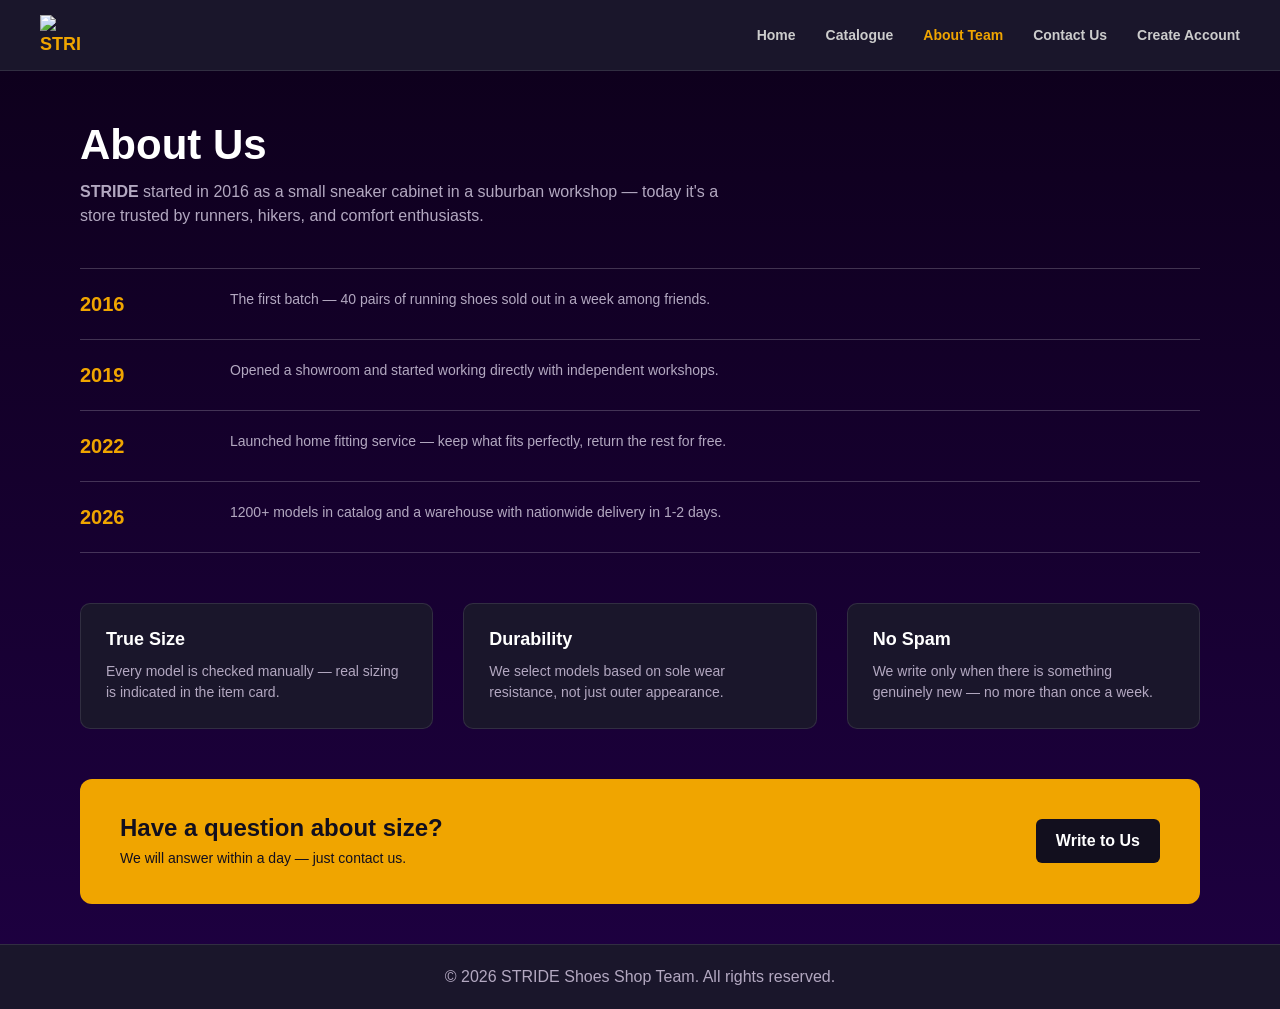
==== about.html @ e7147218 "Integrate Bootstrap and update navigation Added Bootstrap CSS and JS for styling and responsiveness." ====
<!DOCTYPE html>
<html lang="en">
<head>
    <meta charset="UTF-8">
    <meta name="viewport" content="width=device-width, initial-scale=1.0">
    <title>STRIDE — About Team</title>
    <link rel="icon" href="images/favicon.svg" type="images/svg+xml">
    <link href="https://cdn.jsdelivr.net/npm/bootstrap@5.3.0/dist/css/bootstrap.min.css" rel="stylesheet">
    <link rel="stylesheet" href="css/style.css">
    <link rel="stylesheet" href="css/responsive.css">
</head>
<body>
    <header>
        <div class="logo-area">
            <img src="./images/favicon.svg" alt="STRIDE Logo" width="40" height="40">
        </div>
        <nav>
            <a href="index.html">Home</a>
            <a href="catalogue.html">Catalogue</a>
            <a href="about.html" class="active">About Team</a>
            <a href="contact.html">Contact Us</a>
            <a href="registration.html">Create Account</a>
        </nav>
    </header>

    <main>
        <section class="hero">
            <h1 class="title">About Us</h1>
            <p class="hero-text" style="max-width: 650px; color: #b3a8c1; margin-bottom: 40px;">
                <b>STRIDE</b> started in 2016 as a small sneaker cabinet in a suburban workshop — today it's a store trusted by runners, hikers, and comfort enthusiasts.
            </p>
        </section>

        <section class="about-section">
            <article class="article">
                <div class="year">2016</div>
                <p>The first batch — 40 pairs of running shoes sold out in a week among friends.</p>
            </article>
            <article class="article">
                <div class="year">2019</div>
                <p>Opened a showroom and started working directly with independent workshops.</p>
            </article>
            <article class="article">
                <div class="year">2022</div>
                <p>Launched home fitting service — keep what fits perfectly, return the rest for free.</p>
            </article>
            <article class="article">
                <div class="year">2026</div>
                <p>1200+ models in catalog and a warehouse with nationwide delivery in 1-2 days.</p>
            </article>
        </section>

        <section class="features">
            <div class="features-grid">
                <article class="feature-card">
                    <h3>True Size</h3>
                    <p>Every model is checked manually — real sizing is indicated in the item card.</p>
                </article>
                <article class="feature-card">
                    <h3>Durability</h3>
                    <p>We select models based on sole wear resistance, not just outer appearance.</p>
                </article>
                <article class="feature-card">
                    <h3>No Spam</h3>
                    <p>We write only when there is something genuinely new — no more than once a week.</p>
                </article>
            </div>
        </section>

        <section class="banner">
            <div>
                <h2>Have a question about size?</h2>
                <p>We will answer within a day — just contact us.</p>
            </div>
            <a href="contact.html" class="btn" style="background: #120f1e; color: #fff;">Write to Us</a>
        </section>
    </main>

    <footer>
        <p>&copy; 2026 STRIDE Shoes Shop Team. All rights reserved.</p>
    </footer>
    <script src="https://cdn.jsdelivr.net/npm/bootstrap@5.3.0/dist/bootstrap.bundle.min.js"></script>
</body>
</html>
---- css/style.css ----
* {
    box-sizing: border-box;
    margin: 0;
    padding: 0;
}

body {
    background: linear-gradient(180deg, #0d001a 0%, #1e0042 100%);
    color: #ffffff;
    font-family: Arial, sans-serif;
    min-height: 100vh;
    display: flex;
    flex-direction: column;
}

header {
    background-color: #1a162b;
    padding: 15px 40px;
    position: fixed;
    top: 0;
    left: 0;
    width: 100%;
    z-index: 1000;
    display: flex;
    justify-content: space-between;
    align-items: center;
    border-bottom: 1px solid rgba(255, 255, 255, 0.1);
}

.logo-area {
    display: flex;
    align-items: center;
    gap: 10px;
    font-weight: bold;
    font-size: 18px;
    color: #f0a500;
}

nav {
    display: flex;
    gap: 30px;
}

nav a {
    color: #cccccc;
    text-decoration: none;
    font-weight: bold;
    font-size: 14px;
    transition: 0.3s;
}

nav a:hover, nav a.active {
    color: #f0a500;
}

main {
    padding: 120px 40px 40px 40px;
    max-width: 1200px;
    margin: 0 auto;
    width: 100%;
    flex: 1;
}

.hero-section {
    display: flex;
    justify-content: space-between;
    align-items: center;
    min-height: 75vh;
    gap: 50px;
    margin-bottom: 60px;
}

.hero-content {
    flex: 1.3;
}

.hero-content h1 {
    font-size: 58px;
    font-weight: bold;
    line-height: 1.05;
    margin-bottom: 25px;
    color: #ffffff;
}

.hero-content p {
    color: #b0b0b0;
    font-size: 18px;
    line-height: 1.5;
    margin-bottom: 35px;
}

.hero-buttons {
    display: flex;
    gap: 15px;
}

.hero-card-box {
    flex: 1;
    display: flex;
    justify-content: flex-end;
}

.hero-image-card {
    background-color: #ffffff;
    border: 4px solid #f0a500;
    border-radius: 16px;
    padding: 25px;
    text-align: center;
    box-shadow: 0 15px 40px rgba(0, 0, 0, 0.5);
}

.hero-image-card img {
    width: 100%;
    max-width: 260px;
    height: auto;
    object-fit: contain;
}

.hero-badge {
    background-color: #1a162b;
    color: #ffffff;
    padding: 8px 12px;
    border-radius: 6px;
    font-size: 13px;
    margin-top: 15px;
    font-weight: bold;
}

.stats-section {
    display: flex;
    justify-content: space-around;
    text-align: center;
    padding: 30px 0;
    border-top: 1px solid rgba(255, 255, 255, 0.2);
    border-bottom: 1px solid rgba(255, 255, 255, 0.2);
    margin: 50px 0;
}

.stat-box h3 {
    color: #f0a500;
    font-size: 30px;
}

.stat-box p {
    color: #b0b0b0;
    font-size: 14px;
    margin-top: 5px;
}

.title {
    font-size: 42px;
    margin-bottom: 10px;
}

.subtitle {
    color: #a1a1aa;
    font-size: 14px;
    max-width: 500px;
    margin-bottom: 24px;
}

.filters {
    display: flex;
    gap: 8px;
    margin-bottom: 32px;
}

.btn-filter {
    padding: 6px 18px;
    border-radius: 20px;
    border: none;
    font-weight: 600;
    cursor: pointer;
    background: #fff;
    color: #000;
    text-decoration: none;
}

.btn-filter.active, .btn-filter:hover {
    background: #f0a500;
    color: #fff;
}

.grid-container {
    display: grid;
    grid-template-columns: repeat(3, 1fr);
    gap: 25px;
}

.card {
    background-color: #1a162b;
    border: 2px solid #f0a500;
    padding: 20px;
    border-radius: 12px;
    display: flex;
    flex-direction: column;
    gap: 12px;
    text-align: center;
}

.card-img {
    background: #fff;
    border-radius: 8px;
    height: 160px;
    display: flex;
    align-items: center;
    justify-content: center;
    padding: 10px;
}

.card-img img {
    max-width: 100%;
    max-height: 100%;
    object-fit: contain;
}

.card h3, .card-title {
    font-size: 15px;
    color: #ffffff;
}

.card-footer {
    display: flex;
    justify-content: space-between;
    align-items: center;
    margin-top: auto;
}

.price {
    color: #f0a500;
    font-weight: bold;
    font-size: 16px;
}

.btn-primary, .btn-buy, .btn {
    background-color: #f0a500;
    color: #120f1e;
    padding: 10px 20px;
    text-decoration: none;
    font-weight: bold;
    border-radius: 6px;
    border: none;
    cursor: pointer;
    display: inline-block;
}

.btn-primary:hover, .btn-buy:hover, .btn:hover {
    background-color: #d38e00;
}

.btn-secondary {
    background-color: transparent;
    color: #ffffff;
    border: 2px solid #ffffff;
    padding: 10px 20px;
    text-decoration: none;
    font-weight: bold;
    border-radius: 6px;
}

.btn-secondary:hover {
    background-color: rgba(255, 255, 255, 0.1);
}

/* --- Страница О нас (About Team) --- */
.about-section {
    margin-bottom: 50px;
}

.article {
    display: flex;
    padding: 20px 0;
    border-top: 1px solid rgba(255, 255, 255, 0.2);
}

.article:last-child {
    border-bottom: 1px solid rgba(255, 255, 255, 0.2);
}

.year {
    width: 150px;
    font-size: 20px;
    font-weight: 700;
    color: #f0a500;
}

.article p, .feature-card p, .feature-box p {
    font-size: 14px;
    color: #b3a8c1;
}

.features-grid {
    display: grid;
    grid-template-columns: repeat(3, 1fr);
    gap: 30px;
    margin-top: 40px;
}

.feature-card, .feature-box {
    background-color: #1a162b;
    padding: 25px;
    border-radius: 10px;
    border: 1px solid rgba(255, 255, 255, 0.1);
}

.feature-card h3, .feature-box h3 {
    font-size: 18px;
    margin-bottom: 10px;
    color: #fff;
}

.banner {
    background-color: #f0a500;
    border-radius: 12px;
    padding: 35px 40px;
    display: flex;
    justify-content: space-between;
    align-items: center;
    margin-top: 50px;
    color: #120f1e;
}

.banner h2 {
    font-size: 24px;
    margin-bottom: 5px;
}

.banner p {
    font-size: 14px;
    color: #120f1e;
}

.contact-section {
    max-width: 600px;
    margin: 20px auto;
    background-color: #1a162b;
    border: 2px solid #f0a500;
    padding: 40px;
    border-radius: 16px;
}

.contact-header {
    text-align: center;
    margin-bottom: 30px;
}

.contact-form {
    display: flex;
    flex-direction: column;
    gap: 20px;
}

.form-group {
    display: flex;
    flex-direction: column;
    gap: 8px;
}

.form-group label {
    font-weight: bold;
    font-size: 14px;
}

.form-group input,
.form-group textarea {
    background-color: #120f1e;
    border: 1px solid rgba(255, 255, 255, 0.2);
    padding: 12px 15px;
    border-radius: 8px;
    color: #ffffff;
    font-size: 15px;
    outline: none;
}

.form-group input:focus,
.form-group textarea:focus {
    border-color: #f0a500;
}

footer {
    background-color: #1a162b;
    text-align: center;
    padding: 20px;
    margin-top: auto;
    color: #b3a8c1;
    border-top: 1px solid rgba(255, 255, 255, 0.1);
}


.demo-note {
    color: #f0a500;
    font-size: 13px;
    text-align: center;
    margin-bottom: 15px;
}

.btn-full {
    width: 100%;
}

.faq-section {
    max-width: 600px;
    margin: 40px auto 0 auto;
}

.faq-section h2 {
    text-align: center;
    margin-bottom: 20px;
}

.faq-item {
    background: #1a162b;
    padding: 15px;
    border-radius: 8px;
    margin-bottom: 10px;
    border: 1px solid rgba(255, 255, 255, 0.1);
}

.faq-summary {
    font-weight: bold;
    cursor: pointer;
    color: #f0a500;
}

.faq-answer {
    margin-top: 10px;
    color: #b3a8c1;
    font-size: 14px;
}

h1, h2, h3, h4, h5, h6, .title {
    font-weight: bold;
}

p {
    margin-bottom: 0;
}
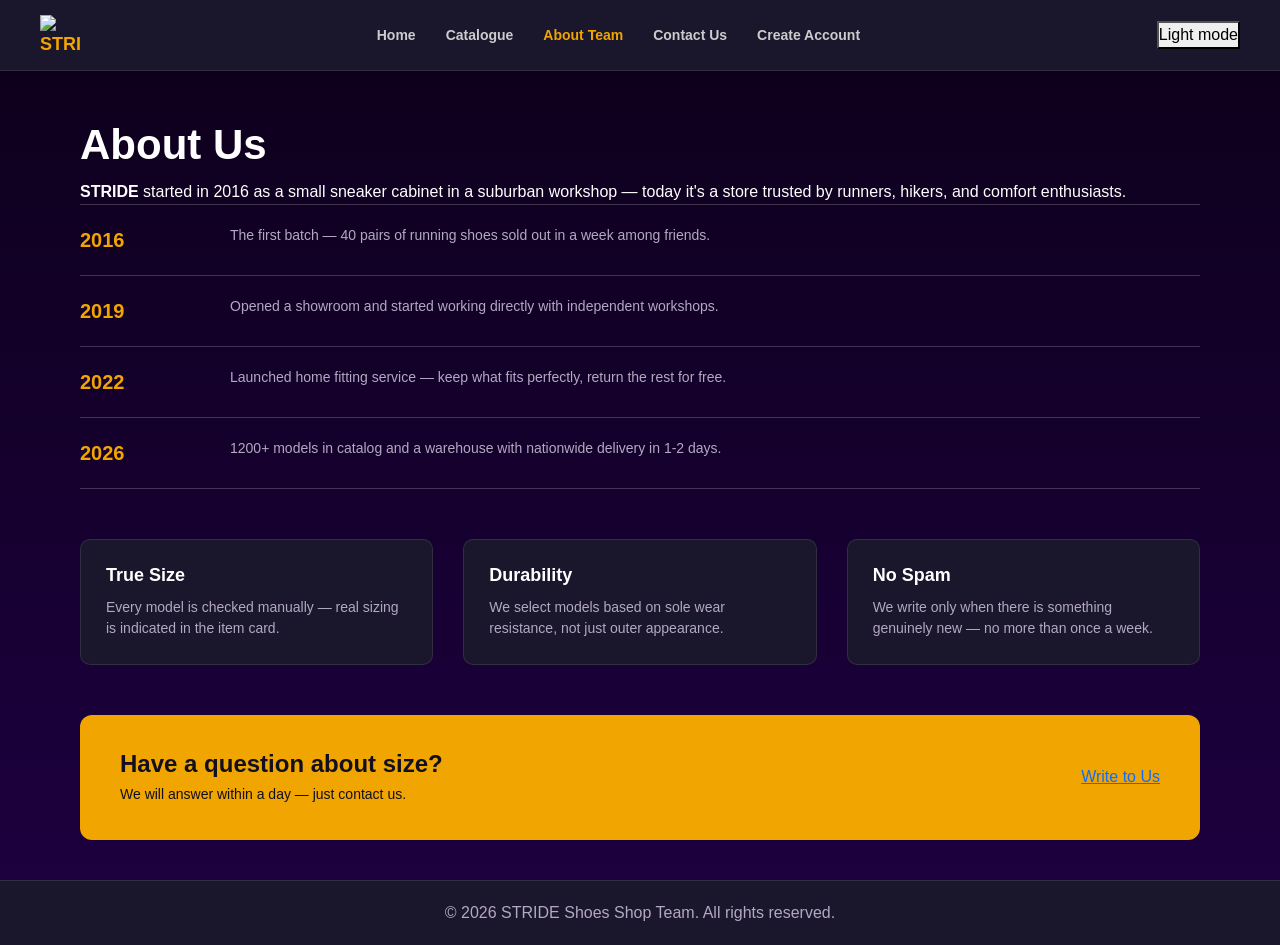
==== commit 3a4984b1: "Update about.html" ====
--- a/about.html
+++ b/about.html
@@ -8,6 +8,7 @@
     <link href="https://cdn.jsdelivr.net/npm/bootstrap@5.3.0/dist/css/bootstrap.min.css" rel="stylesheet">
     <link rel="stylesheet" href="css/style.css">
     <link rel="stylesheet" href="css/responsive.css">
+    <script src="js/home.js" defer></script>
 </head>
 <body>
     <header>
@@ -21,12 +22,13 @@
             <a href="contact.html">Contact Us</a>
             <a href="registration.html">Create Account</a>
         </nav>
+        <button type="button" id="themeBtn" class="theme-button">Light mode</button>
     </header>
 
     <main>
         <section class="hero">
             <h1 class="title">About Us</h1>
-            <p class="hero-text" style="max-width: 650px; color: #b3a8c1; margin-bottom: 40px;">
+            <p class="hero-text">
                 <b>STRIDE</b> started in 2016 as a small sneaker cabinet in a suburban workshop — today it's a store trusted by runners, hikers, and comfort enthusiasts.
             </p>
         </section>
@@ -72,7 +74,7 @@
                 <h2>Have a question about size?</h2>
                 <p>We will answer within a day — just contact us.</p>
             </div>
-            <a href="contact.html" class="btn" style="background: #120f1e; color: #fff;">Write to Us</a>
+            <a href="contact.html" class="banner-link">Write to Us</a>
         </section>
     </main>
 
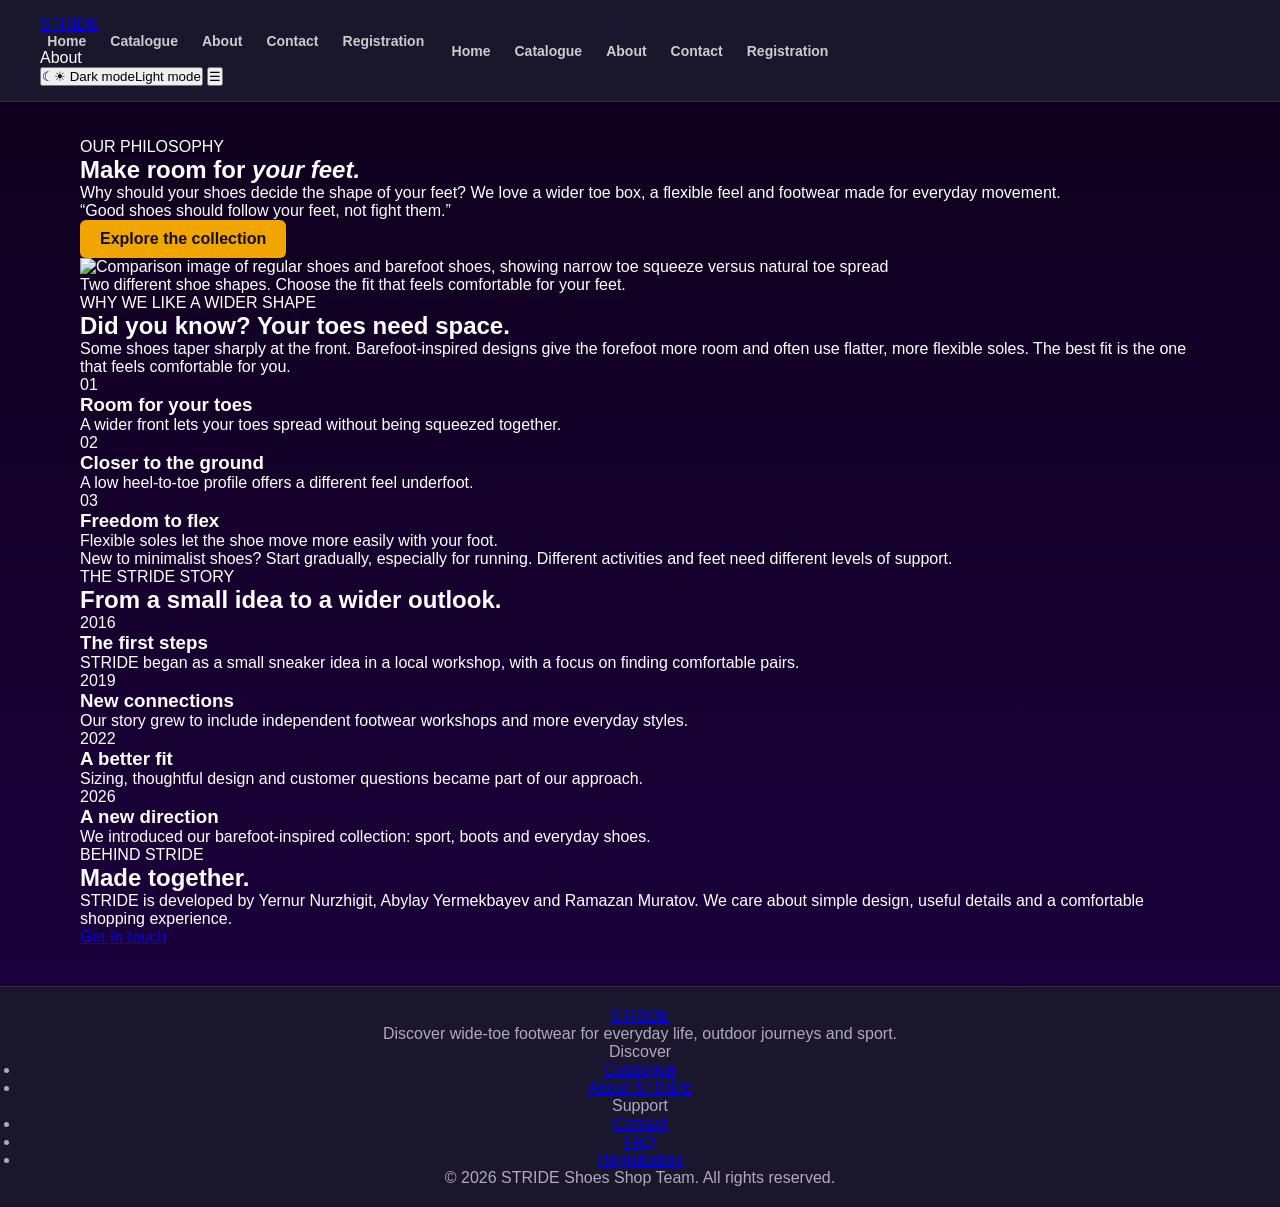
==== commit ebd4b390: "Redesign about page with barefoot footwear philosophy - Update the brand story and barefoot footwear" ====
--- a/about.html
+++ b/about.html
@@ -1,86 +1,171 @@
 <!DOCTYPE html>
-<html lang="en">
-<head>
-    <meta charset="UTF-8">
-    <meta name="viewport" content="width=device-width, initial-scale=1.0">
-    <title>STRIDE — About Team</title>
-    <link rel="icon" href="images/favicon.svg" type="images/svg+xml">
-    <link href="https://cdn.jsdelivr.net/npm/bootstrap@5.3.0/dist/css/bootstrap.min.css" rel="stylesheet">
-    <link rel="stylesheet" href="css/style.css">
-    <link rel="stylesheet" href="css/responsive.css">
-    <script src="js/home.js" defer></script>
-</head>
-<body>
-    <header>
-        <div class="logo-area">
-            <img src="./images/favicon.svg" alt="STRIDE Logo" width="40" height="40">
-        </div>
-        <nav>
-            <a href="index.html">Home</a>
-            <a href="catalogue.html">Catalogue</a>
-            <a href="about.html" class="active">About Team</a>
-            <a href="contact.html">Contact Us</a>
-            <a href="registration.html">Create Account</a>
-        </nav>
-        <button type="button" id="themeBtn" class="theme-button">Light mode</button>
-    </header>
-
-    <main>
-        <section class="hero">
-            <h1 class="title">About Us</h1>
-            <p class="hero-text">
-                <b>STRIDE</b> started in 2016 as a small sneaker cabinet in a suburban workshop — today it's a store trusted by runners, hikers, and comfort enthusiasts.
-            </p>
-        </section>
-
-        <section class="about-section">
-            <article class="article">
-                <div class="year">2016</div>
-                <p>The first batch — 40 pairs of running shoes sold out in a week among friends.</p>
-            </article>
-            <article class="article">
-                <div class="year">2019</div>
-                <p>Opened a showroom and started working directly with independent workshops.</p>
-            </article>
-            <article class="article">
-                <div class="year">2022</div>
-                <p>Launched home fitting service — keep what fits perfectly, return the rest for free.</p>
-            </article>
-            <article class="article">
-                <div class="year">2026</div>
-                <p>1200+ models in catalog and a warehouse with nationwide delivery in 1-2 days.</p>
-            </article>
-        </section>
-
-        <section class="features">
-            <div class="features-grid">
-                <article class="feature-card">
-                    <h3>True Size</h3>
-                    <p>Every model is checked manually — real sizing is indicated in the item card.</p>
-                </article>
-                <article class="feature-card">
-                    <h3>Durability</h3>
-                    <p>We select models based on sole wear resistance, not just outer appearance.</p>
-                </article>
-                <article class="feature-card">
-                    <h3>No Spam</h3>
-                    <p>We write only when there is something genuinely new — no more than once a week.</p>
-                </article>
-            </div>
-        </section>
-
-        <section class="banner">
-            <div>
-                <h2>Have a question about size?</h2>
-                <p>We will answer within a day — just contact us.</p>
-            </div>
-            <a href="contact.html" class="banner-link">Write to Us</a>
-        </section>
-    </main>
-
-    <footer>
-        <p>&copy; 2026 STRIDE Shoes Shop Team. All rights reserved.</p>
-    </footer>
-    <script src="https://cdn.jsdelivr.net/npm/bootstrap@5.3.0/dist/bootstrap.bundle.min.js"></script>
-</body>
+<html data-theme="light" lang="en">
+ <head>
+  <meta charset="utf-8"/>
+  <script src="js/theme-init.js"></script>
+  <link href="images/favicon.png" rel="icon" type="image/png"/>
+  <meta content="width=device-width, initial-scale=1" name="viewport"/>
+  <meta content="STRIDE - wide-toe sport shoes, outdoor boots and everyday footwear." name="description"/>
+  <title>About | STRIDE</title>
+  <link href="https://fonts.googleapis.com" rel="preconnect"/>
+  <link crossorigin="" href="https://fonts.gstatic.com" rel="preconnect"/>
+  <link href="css/style.css" rel="stylesheet"/>
+  <link href="css/responsive.css" rel="stylesheet"/>
+  <script defer="" src="js/vendor/jquery.min.js"></script>
+  <script defer="" src="js/site.js"></script>
+ </head>
+ <body>
+  <a class="skip-link" href="#main">Skip to content</a>
+  <header class="site-header">
+   <div class="container nav-shell">
+    <a aria-label="STRIDE - Home" class="brand" href="index.html">STRIDE</a>
+    <nav aria-label="Main navigation" class="nav-links">
+     <a href="index.html">Home</a>
+     <a href="catalogue.html">Catalogue</a>
+     <a aria-current="page" href="about.html">About</a>
+     <a href="contact.html">Contact</a>
+     <a href="registration.html">Registration</a>
+    </nav>
+    <span aria-hidden="true" class="mobile-page-title">About</span>
+    <div class="nav-actions">
+     <button aria-label="Switch to dark mode" aria-pressed="false" class="theme-toggle" id="theme-toggle" type="button">
+      <span aria-hidden="true" class="theme-icon"><span class="theme-moon">☾</span><span class="theme-sun">☀</span></span>
+      <span class="theme-label"><span class="theme-dark-text">Dark mode</span><span class="theme-light-text">Light mode</span></span>
+     </button>
+     <button aria-controls="mobile-menu" aria-expanded="false" aria-label="Open menu" class="nav-toggle" id="nav-toggle" type="button">
+      <span aria-hidden="true">☰</span>
+     </button>
+    </div>
+   </div>
+   <nav aria-label="Mobile navigation" class="mobile-menu" id="mobile-menu">
+    <a href="index.html">Home</a>
+    <a href="catalogue.html">Catalogue</a>
+    <a aria-current="page" href="about.html">About</a>
+    <a href="contact.html">Contact</a>
+    <a href="registration.html">Registration</a>
+   </nav>
+  </header>
+  <main id="main">
+   <section class="container section about-hero">
+    <div class="about-hero-grid">
+     <div>
+      <p class="eyebrow">OUR PHILOSOPHY</p>
+      <h1>
+       Make room for
+       <em>your feet.</em>
+      </h1>
+      <p class="prose">Why should your shoes decide the shape of your feet? We love a wider toe box, a flexible feel and footwear made for everyday movement.</p>
+      <blockquote class="brand-quote">“Good shoes should follow your feet, not fight them.”</blockquote>
+      <a class="btn" href="catalogue.html">Explore the collection</a>
+     </div>
+     <div class="about-image-frame foot-shape-diagram">
+      <img alt="Comparison image of regular shoes and barefoot shoes, showing narrow toe squeeze versus natural toe spread" height="630" loading="lazy" src="images/about/barefoot-comparison.jpg" width="960"/>
+      <p class="diagram-caption">Two different shoe shapes. Choose the fit that feels comfortable for your feet.</p>
+     </div>
+    </div>
+   </section>
+   <section class="container section philosophy-section" id="barefoot-design">
+    <p class="eyebrow">WHY WE LIKE A WIDER SHAPE</p>
+    <h2>Did you know? Your toes need space.</h2>
+    <p class="prose">Some shoes taper sharply at the front. Barefoot-inspired designs give the forefoot more room and often use flatter, more flexible soles. The best fit is the one that feels comfortable for you.</p>
+    <div class="philosophy-grid">
+     <article class="philosophy-card">
+      <span class="philosophy-number">01</span>
+      <h3>Room for your toes</h3>
+      <p>A wider front lets your toes spread without being squeezed together.</p>
+     </article>
+     <article class="philosophy-card">
+      <span class="philosophy-number">02</span>
+      <h3>Closer to the ground</h3>
+      <p>A low heel-to-toe profile offers a different feel underfoot.</p>
+     </article>
+     <article class="philosophy-card">
+      <span class="philosophy-number">03</span>
+      <h3>Freedom to flex</h3>
+      <p>Flexible soles let the shoe move more easily with your foot.</p>
+     </article>
+    </div>
+    <p class="fitting-note">New to minimalist shoes? Start gradually, especially for running. Different activities and feet need different levels of support.</p>
+   </section>
+   <section class="container section history-section" id="our-story">
+    <p class="eyebrow">THE STRIDE STORY</p>
+    <h2>From a small idea to a wider outlook.</h2>
+    <div class="history-list">
+     <article class="history-item">
+      <span class="history-year">2016</span>
+      <div>
+       <h3>The first steps</h3>
+       <p>STRIDE began as a small sneaker idea in a local workshop, with a focus on finding comfortable pairs.</p>
+      </div>
+     </article>
+     <article class="history-item">
+      <span class="history-year">2019</span>
+      <div>
+       <h3>New connections</h3>
+       <p>Our story grew to include independent footwear workshops and more everyday styles.</p>
+      </div>
+     </article>
+     <article class="history-item">
+      <span class="history-year">2022</span>
+      <div>
+       <h3>A better fit</h3>
+       <p>Sizing, thoughtful design and customer questions became part of our approach.</p>
+      </div>
+     </article>
+     <article class="history-item">
+      <span class="history-year">2026</span>
+      <div>
+       <h3>A new direction</h3>
+       <p>We introduced our barefoot-inspired collection: sport, boots and everyday shoes.</p>
+      </div>
+     </article>
+    </div>
+   </section>
+   <section class="container section about-team-section">
+    <p class="eyebrow">BEHIND STRIDE</p>
+    <h2>Made together.</h2>
+    <p class="prose">STRIDE is developed by Yernur Nurzhigit, Abylay Yermekbayev and Ramazan Muratov. We care about simple design, useful details and a comfortable shopping experience.</p>
+    <a class="text-link" href="contact.html">Get in touch</a>
+   </section>
+  </main>
+  <footer class="footer">
+   <div class="container">
+    <div class="footer-grid">
+     <div>
+      <a class="footer-brand" href="index.html">STRIDE</a>
+      <p>Discover wide-toe footwear for everyday life, outdoor journeys and sport.</p>
+     </div>
+     <div>
+      <div class="eyebrow">Discover</div>
+      <ul>
+       <li>
+        <a href="catalogue.html">Catalogue</a>
+       </li>
+       <li>
+        <a href="about.html">About STRIDE</a>
+       </li>
+      </ul>
+     </div>
+     <div>
+      <div class="eyebrow">Support</div>
+      <ul>
+       <li>
+        <a href="contact.html">Contact</a>
+       </li>
+       <li>
+        <a href="contact.html#faq">FAQ</a>
+       </li>
+       <li>
+        <a href="registration.html">Registration</a>
+       </li>
+      </ul>
+     </div>
+    </div>
+    <div class="footer-bottom">
+     <p>© 2026 STRIDE Shoes Shop Team. All rights reserved.</p>
+    </div>
+   </div>
+  </footer>
+  <div aria-live="polite" class="toast" id="toast" role="status"></div>
+ </body>
 </html>
--- a/css/style.css
+++ b/css/style.css
@@ -262,7 +262,6 @@
     background-color: rgba(255, 255, 255, 0.1);
 }
 
-/* --- Страница О нас (About Team) --- */
 .about-section {
     margin-bottom: 50px;
 }
@@ -398,36 +397,6 @@
     width: 100%;
 }
 
-.faq-section {
-    max-width: 600px;
-    margin: 40px auto 0 auto;
-}
-
-.faq-section h2 {
-    text-align: center;
-    margin-bottom: 20px;
-}
-
-.faq-item {
-    background: #1a162b;
-    padding: 15px;
-    border-radius: 8px;
-    margin-bottom: 10px;
-    border: 1px solid rgba(255, 255, 255, 0.1);
-}
-
-.faq-summary {
-    font-weight: bold;
-    cursor: pointer;
-    color: #f0a500;
-}
-
-.faq-answer {
-    margin-top: 10px;
-    color: #b3a8c1;
-    font-size: 14px;
-}
-
 h1, h2, h3, h4, h5, h6, .title {
     font-weight: bold;
 }
@@ -435,3 +404,465 @@
 p {
     margin-bottom: 0;
 }
+
+
+.stride-welcome {
+    display: flex;
+    align-items: center;
+    justify-content: space-between;
+    gap: 30px;
+    padding: 30px;
+    background: #1a162b;
+    border: 1px solid #45345b;
+    border-radius: 18px;
+    margin-bottom: 25px;
+}
+
+.welcome-label {
+    color: #f0a500;
+    font-size: 12px;
+    font-weight: bold;
+    letter-spacing: 2px;
+}
+
+.stride-welcome h2 {
+    color: white;
+    font-size: 28px;
+    margin: 10px 0;
+}
+
+.stride-welcome p {
+    color: #b3a8c1;
+}
+
+.welcome-controls {
+    display: flex;
+    flex-direction: column;
+    gap: 10px;
+    width: 280px;
+}
+
+.welcome-controls label {
+    color: white;
+    font-weight: bold;
+}
+
+.welcome-controls input {
+    background: #100b1e;
+    color: white;
+    border: 1px solid #69577f;
+    border-radius: 8px;
+    padding: 12px;
+}
+
+.welcome-controls button,
+.theme-button {
+    background: #f0a500;
+    color: #171021;
+    border: none;
+    border-radius: 8px;
+    padding: 12px 18px;
+    font-weight: bold;
+    cursor: pointer;
+    transition: 0.2s;
+}
+
+.welcome-controls button:hover,
+.theme-button:hover {
+    background: #ffbf35;
+    transform: translateY(-2px);
+}
+
+.theme-button {
+    white-space: nowrap;
+}
+
+#welcomeMessage {
+    color: #f0a500;
+    font-size: 14px;
+}
+
+.hero-section {
+    min-height: 55vh;
+}
+
+
+.catalogue-tools {
+    margin: 30px 0;
+}
+
+.search-box,
+.favourites-section {
+    background: #1a162b;
+    border: 1px solid #493657;
+    border-radius: 20px;
+    padding: 28px;
+}
+
+.search-box label,
+#favouriteForm label {
+    display: block;
+    font-weight: bold;
+    color: #ffffff;
+    margin-bottom: 12px;
+}
+
+.search-box input,
+.favourite-controls input {
+    width: 100%;
+    padding: 15px 18px;
+    background: #100b1e;
+    color: white;
+    border: 1px solid #51435d;
+    border-radius: 12px;
+    outline: none;
+    transition: 0.2s;
+}
+
+.search-box input:focus,
+.favourite-controls input:focus {
+    border-color: #f0a500;
+    box-shadow: 0 0 0 3px rgba(240, 165, 0, 0.15);
+}
+
+#searchCount {
+    color: #b3a8c1;
+    margin-top: 12px;
+}
+
+#noResults {
+    margin-top: 12px;
+    color: #f0a500;
+    font-weight: bold;
+}
+
+#noResults[hidden] {
+    display: none;
+}
+
+#productGrid .card {
+    transition: transform 0.2s, box-shadow 0.2s;
+    border-radius: 18px;
+}
+
+#productGrid .card:hover {
+    transform: translateY(-5px);
+    box-shadow: 0 12px 30px rgba(0, 0, 0, 0.3);
+}
+
+.favourites-section {
+    margin-top: 60px;
+}
+
+.favourites-heading span {
+    font-size: 12px;
+    letter-spacing: 2px;
+    font-weight: bold;
+    color: #f0a500;
+}
+
+.favourites-heading h2 {
+    margin: 12px 0;
+    font-size: 30px;
+}
+
+.favourites-heading p {
+    color: #b3a8c1;
+    margin-bottom: 25px;
+}
+
+.favourite-controls {
+    display: flex;
+    gap: 12px;
+}
+
+.favourite-controls button {
+    padding: 12px 28px;
+    background: #f0a500;
+    color: #181320;
+    font-weight: bold;
+    border: none;
+    border-radius: 12px;
+    cursor: pointer;
+}
+
+.favourite-controls button:hover {
+    background: #ffc247;
+}
+
+#favouriteError {
+    color: #ff9090;
+    margin-top: 10px;
+}
+
+.favourites-list-box {
+    margin-top: 30px;
+}
+
+.favourites-list-box h3 {
+    font-size: 20px;
+    margin-bottom: 15px;
+}
+
+#favouriteCount {
+    color: #f0a500;
+}
+
+#favouriteList {
+    list-style: none;
+    padding: 0;
+}
+
+#favouriteList li {
+    display: flex;
+    justify-content: space-between;
+    align-items: center;
+    gap: 15px;
+    background: #100b1e;
+    border: 1px solid #493657;
+    border-radius: 12px;
+    padding: 12px 16px;
+    margin-bottom: 10px;
+    color: white;
+}
+
+#favouriteList button {
+    background: transparent;
+    color: #ff9b9b;
+    border: 1px solid #ff9b9b;
+    border-radius: 8px;
+    padding: 8px 12px;
+    cursor: pointer;
+}
+
+#favouriteList button:hover {
+    background: #ff9b9b;
+    color: #181320;
+}
+
+@media (max-width: 600px) {
+    .favourite-controls {
+        flex-direction: column;
+    }
+
+    .search-box,
+    .favourites-section {
+        padding: 20px;
+    }
+}
+.faq-section {
+    max-width: 760px;
+    margin: 60px auto;
+}
+
+.faq-heading {
+    text-align: center;
+    margin-bottom: 30px;
+}
+
+.faq-heading span {
+    color: #f0a500;
+    font-size: 12px;
+    letter-spacing: 2px;
+    font-weight: bold;
+}
+
+.faq-heading h2 {
+    font-size: 32px;
+    margin: 12px 0;
+}
+
+.faq-heading p {
+    color: #b3a8c1;
+}
+
+.faq-section .faq-item {
+    padding: 0;
+    margin-bottom: 12px;
+    background: #1a162b;
+    border: 1px solid #41354f;
+    border-radius: 14px;
+    overflow: hidden;
+    transition: border-color 0.2s;
+}
+
+.faq-section .faq-item:hover {
+    border-color: #f0a500;
+}
+
+.faq-question {
+    display: flex;
+    justify-content: space-between;
+    align-items: center;
+    width: 100%;
+    padding: 20px 24px;
+    background: transparent;
+    border: none;
+    color: white;
+    text-align: left;
+    font-size: 16px;
+    font-weight: bold;
+    cursor: pointer;
+}
+
+.faq-question span {
+    color: #f0a500;
+    font-size: 24px;
+    margin-left: 15px;
+}
+
+.faq-question:focus-visible {
+    outline: 3px solid #f0a500;
+    outline-offset: -3px;
+}
+
+.faq-section .faq-answer {
+    margin: 0;
+    padding: 0 24px 22px;
+    color: #c8bfd4;
+    line-height: 1.6;
+    font-size: 15px;
+}
+
+.faq-section .faq-answer[hidden] {
+    display: none;
+}
+
+@media (max-width: 600px) {
+    .faq-question {
+        padding: 17px;
+        font-size: 14px;
+    }
+
+    .faq-heading h2 {
+        font-size: 26px;
+    }
+}
+
+header {
+    display: grid;
+    grid-template-columns: 1fr auto 1fr;
+    align-items: center;
+    gap: 20px;
+}
+header nav {
+    display: flex;
+    align-items: center;
+    justify-content: center;
+    gap: 24px;
+}
+.theme-button {
+    justify-self: end;
+    margin: 0;
+}
+.hero-section { min-height: 55vh; }
+.section-header-flex {
+    display: flex;
+    justify-content: space-between;
+    align-items: end;
+    margin-bottom: 20px;
+}
+.catalogue-link { color: #b3a8c1; text-decoration: none; }
+.catalogue-link:hover { color: #f0a500; }
+.hero-text { max-width: 650px; margin-bottom: 40px; color: #b3a8c1; }
+.banner-link { background: #120f1e; color: #fff; }
+.register-options { background: #120f1e; }
+body.light-theme { background: #f5f2fa; color: #21182e; }
+.light-theme header, .light-theme footer,
+.light-theme .stride-welcome, .light-theme .contact-section,
+.light-theme .card, .light-theme .feature-card,
+.light-theme .feature-box, .light-theme .search-box,
+.light-theme .favourites-section, .light-theme .faq-section .faq-item {
+    background: #fff;
+    color: #21182e;
+    border-color: #ddd3e8;
+}
+.light-theme nav a, .light-theme h1, .light-theme h2,
+.light-theme h3, .light-theme .card-title,
+.light-theme .welcome-controls label, .light-theme .search-box label,
+.light-theme #favouriteForm label, .light-theme .faq-question,
+.light-theme .contact-form label, .light-theme .register-options legend,
+.light-theme .register-options .form-check-label { color: #21182e; }
+.light-theme nav a.active, .light-theme nav a:hover { color: #a66c00; }
+.light-theme .hero-content p, .light-theme .stride-welcome p,
+.light-theme .stat-box p, .light-theme .subtitle,
+.light-theme .hero-text, .light-theme .article p,
+.light-theme .feature-card p, .light-theme .feature-box p,
+.light-theme .contact-header p, .light-theme #searchCount,
+.light-theme .favourites-heading p, .light-theme .faq-heading p,
+.light-theme .faq-section .faq-answer { color: #514762; }
+.light-theme .register-options, .light-theme #favouriteList li { background: #faf8fd; color: #21182e; border-color: #ddd3e8; }
+.light-theme input:not([type="radio"]):not([type="checkbox"]),
+.light-theme textarea, .light-theme select { background: #fff; color: #21182e; border-color: #c9bfd6; }
+.light-theme .btn-secondary, .light-theme .btn-outline-secondary,
+.light-theme .btn-outline-light { color: #21182e; border-color: #21182e; }
+.light-theme .price { color: #a66c00; }
+.light-theme .card-footer { background: transparent; }
+.light-theme .faq-section .faq-question { background: transparent; }
+.light-theme .article { border-color: #ddd3e8; }
+.light-theme .catalogue-link { color: #514762; }
+.light-theme .stat-box h3 { color: #a66c00; }
+@media (max-width: 900px) {
+    header { grid-template-columns: auto 1fr; gap: 12px; }
+    header nav { grid-column: 1 / -1; grid-row: 2; flex-wrap: wrap; gap: 12px 20px; }
+    .theme-button { grid-column: 2; grid-row: 1; }
+    .stride-welcome { flex-direction: column; align-items: stretch; }
+    .welcome-controls { width: 100%; }
+    main { padding-top: 155px; }
+}
+@media (max-width: 600px) {
+    header { padding: 12px 15px; }
+    header nav { gap: 10px 15px; }
+    nav a { font-size: 12px; }
+    main { padding-top: 175px; }
+}
+
+.register-options legend, .register-options .form-check-label { color: #ffffff; }
+.light-theme .register-options legend, .light-theme .register-options .form-check-label { color: #21182e; }
+#resetBtn { color: #ffffff; }
+.light-theme #resetBtn { color: #21182e; }
+
+.card[hidden] { display: none; }
+.catalogue-heading { font-size: 23px; margin: 24px 0; }
+.contact-info { max-width: 760px; margin: 36px auto; text-align: center; }
+.contact-info p { color: #c4b8d3; }
+.demo-result-box { text-align: center; }
+.demo-result-text { margin-top: 15px; color: #c4b8d3; }
+.form-control { background: #120f1e; color: #fff; border-color: #5b4d6d; }
+.form-control:focus { background: #120f1e; color: #fff; border-color: #f0a500; box-shadow: 0 0 0 3px #f0a50022; }
+.register-options legend, .register-options .form-check-label { color: #fff; }
+.light-theme .register-options legend, .light-theme .register-options .form-check-label { color: #21182e !important; }
+.light-theme .contact-info p, .light-theme .demo-result-text { color: #514762; }
+.light-theme .register-options { background: #faf8fd; }
+.light-theme .register-options .form-check-input { border: 1px solid #7c728d; }
+.contact-form .form-label { font-size: 14px; font-weight: bold; }
+.light-theme .form-control:focus { background: #fff; color: #21182e; }
+:focus-visible { outline: 3px solid #f0a500; outline-offset: 2px; }
+
+
+.form-control::placeholder,
+.contact-form textarea::placeholder,
+.welcome-controls input::placeholder,
+.search-box input::placeholder,
+.favourite-controls input::placeholder {
+    color: #a99eb8;
+    opacity: 1;
+}
+.light-theme .form-control::placeholder,
+.light-theme .contact-form textarea::placeholder,
+.light-theme input::placeholder {
+    color: #777084;
+    opacity: 1;
+}
+.banner .banner-link,
+.banner .banner-link:hover {
+    display: inline-block;
+    padding: 12px 22px;
+    border-radius: 8px;
+    background: #120f1e;
+    color: #ffffff;
+    font-weight: bold;
+    text-decoration: none;
+    white-space: nowrap;
+}
+.banner .banner-link:hover { background: #33264e; }
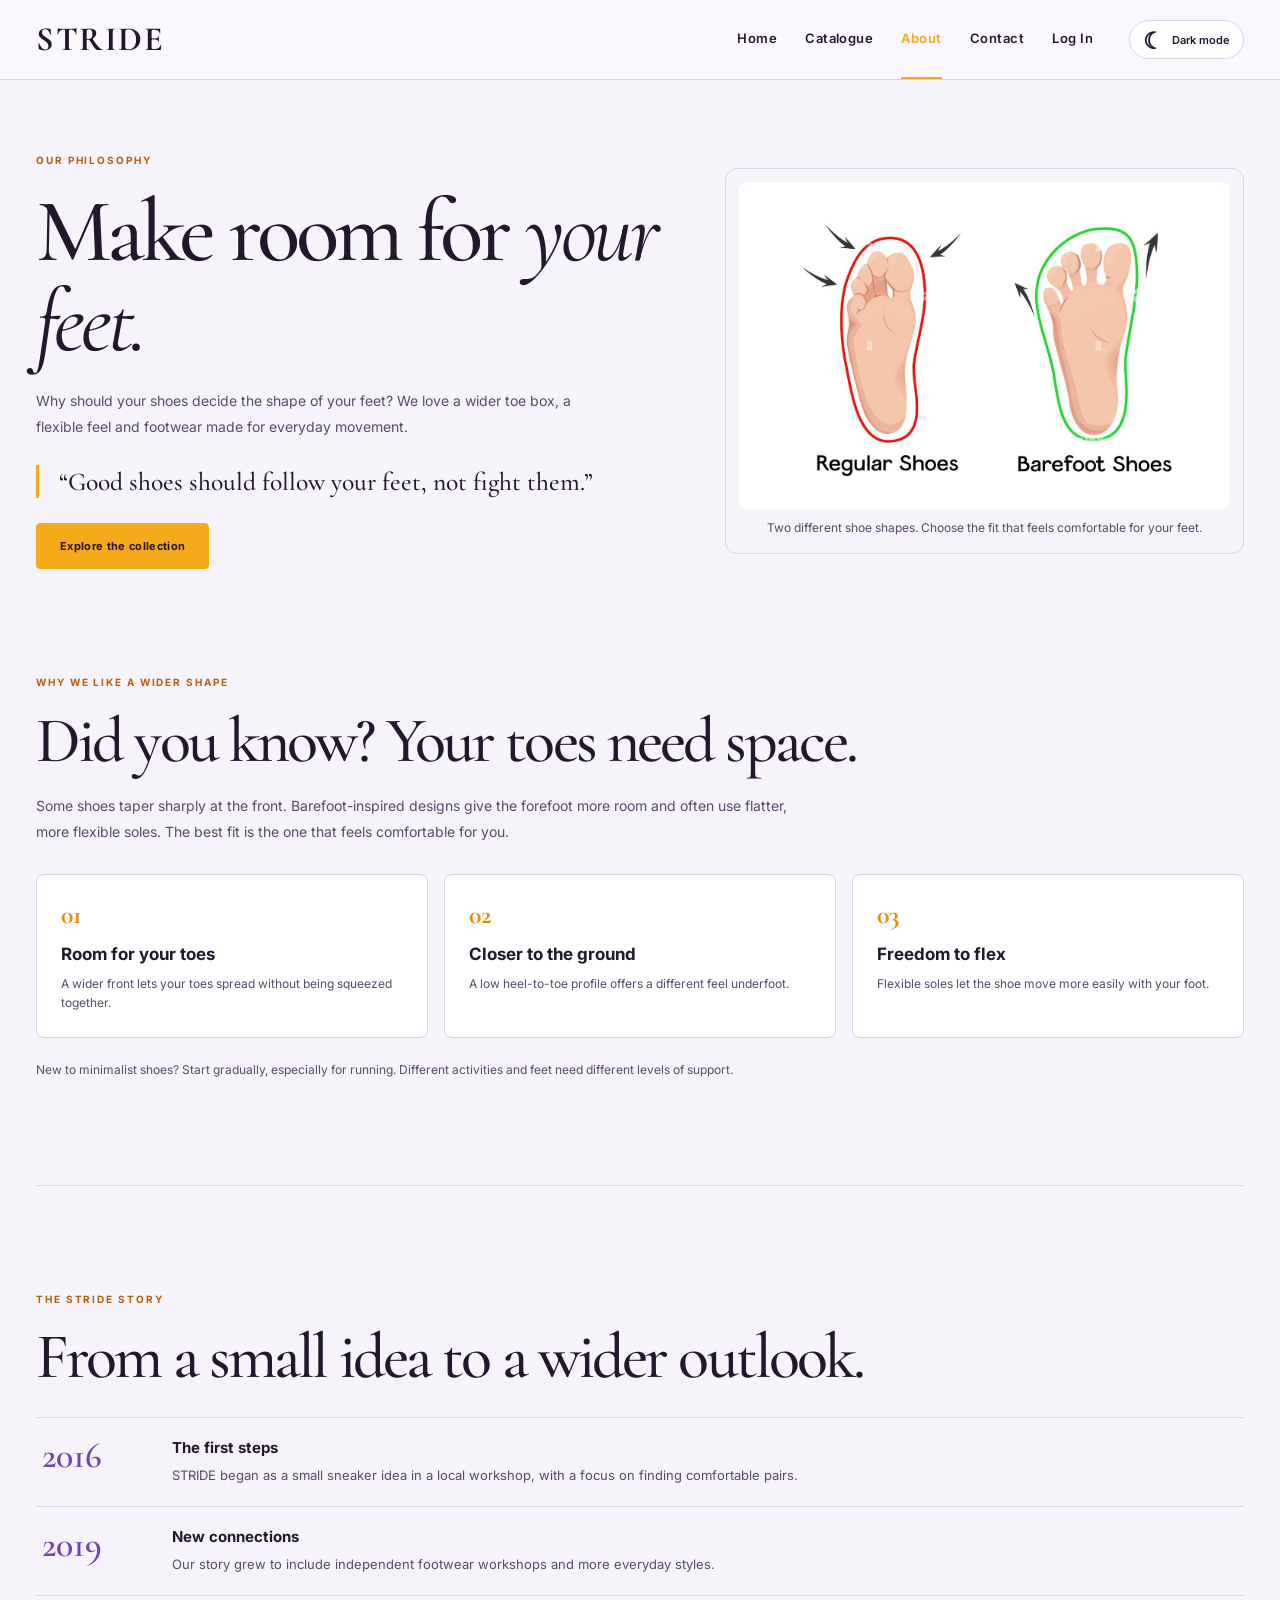
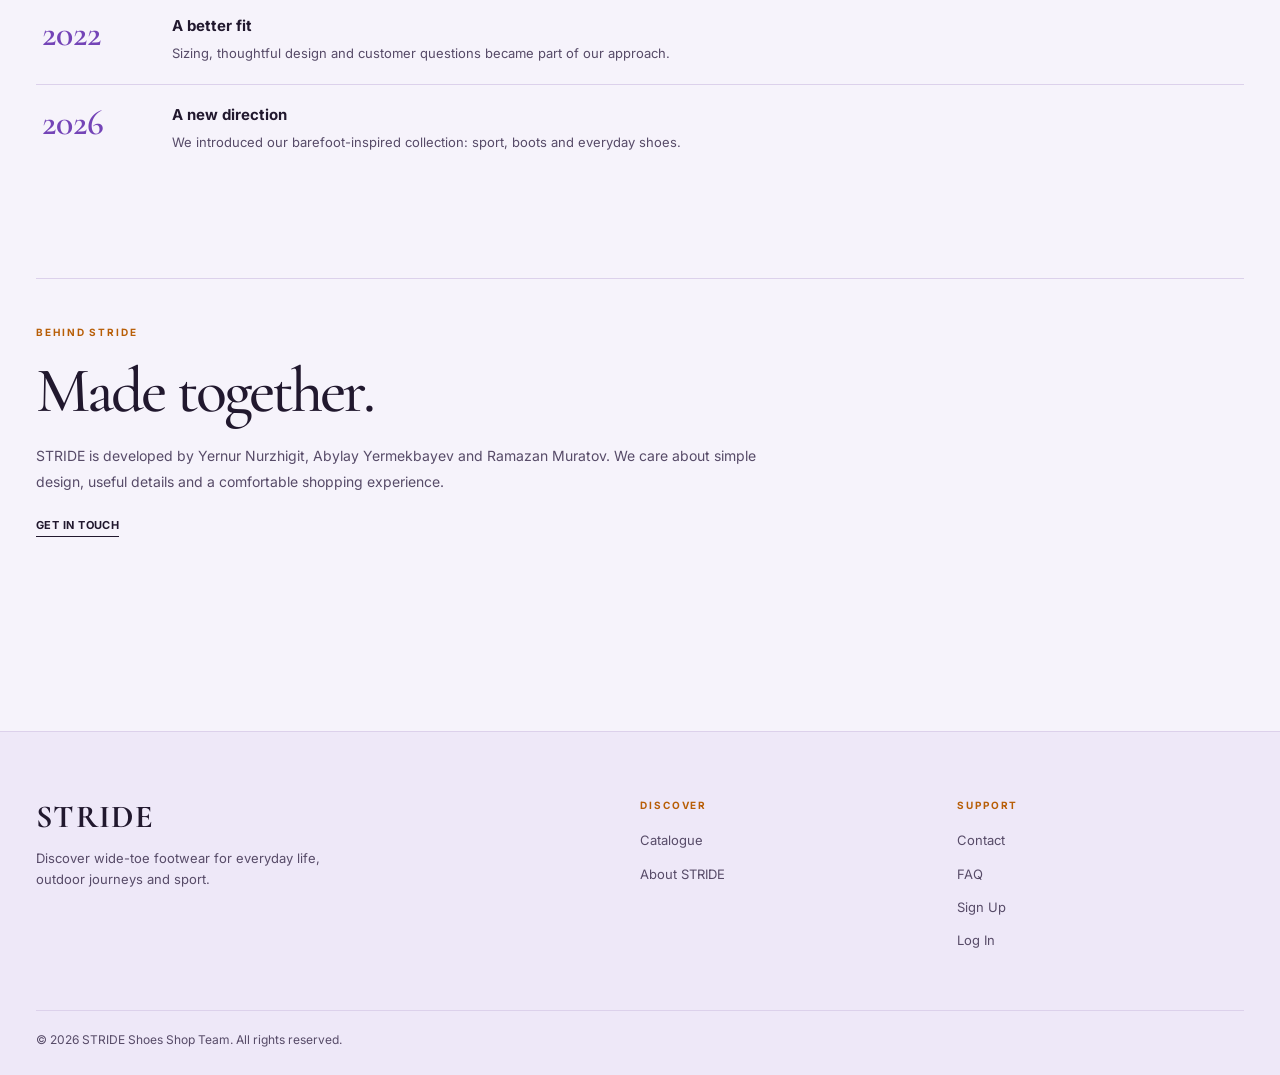
==== commit c893835f: "Update about.html" ====
--- a/about.html
+++ b/about.html
@@ -1,171 +1,172 @@
 <!DOCTYPE html>
 <html data-theme="light" lang="en">
- <head>
-  <meta charset="utf-8"/>
-  <script src="js/theme-init.js"></script>
-  <link href="images/favicon.png" rel="icon" type="image/png"/>
-  <meta content="width=device-width, initial-scale=1" name="viewport"/>
-  <meta content="STRIDE - wide-toe sport shoes, outdoor boots and everyday footwear." name="description"/>
-  <title>About | STRIDE</title>
-  <link href="https://fonts.googleapis.com" rel="preconnect"/>
-  <link crossorigin="" href="https://fonts.gstatic.com" rel="preconnect"/>
-  <link href="css/style.css" rel="stylesheet"/>
-  <link href="css/responsive.css" rel="stylesheet"/>
-  <script defer="" src="js/vendor/jquery.min.js"></script>
-  <script defer="" src="js/site.js"></script>
- </head>
- <body>
-  <a class="skip-link" href="#main">Skip to content</a>
-  <header class="site-header">
-   <div class="container nav-shell">
-    <a aria-label="STRIDE - Home" class="brand" href="index.html">STRIDE</a>
-    <nav aria-label="Main navigation" class="nav-links">
-     <a href="index.html">Home</a>
-     <a href="catalogue.html">Catalogue</a>
-     <a aria-current="page" href="about.html">About</a>
-     <a href="contact.html">Contact</a>
-     <a href="registration.html">Registration</a>
-    </nav>
-    <span aria-hidden="true" class="mobile-page-title">About</span>
-    <div class="nav-actions">
-     <button aria-label="Switch to dark mode" aria-pressed="false" class="theme-toggle" id="theme-toggle" type="button">
-      <span aria-hidden="true" class="theme-icon"><span class="theme-moon">☾</span><span class="theme-sun">☀</span></span>
-      <span class="theme-label"><span class="theme-dark-text">Dark mode</span><span class="theme-light-text">Light mode</span></span>
-     </button>
-     <button aria-controls="mobile-menu" aria-expanded="false" aria-label="Open menu" class="nav-toggle" id="nav-toggle" type="button">
-      <span aria-hidden="true">☰</span>
-     </button>
-    </div>
-   </div>
-   <nav aria-label="Mobile navigation" class="mobile-menu" id="mobile-menu">
-    <a href="index.html">Home</a>
-    <a href="catalogue.html">Catalogue</a>
-    <a aria-current="page" href="about.html">About</a>
-    <a href="contact.html">Contact</a>
-    <a href="registration.html">Registration</a>
-   </nav>
-  </header>
-  <main id="main">
-   <section class="container section about-hero">
-    <div class="about-hero-grid">
-     <div>
-      <p class="eyebrow">OUR PHILOSOPHY</p>
-      <h1>
-       Make room for
-       <em>your feet.</em>
-      </h1>
-      <p class="prose">Why should your shoes decide the shape of your feet? We love a wider toe box, a flexible feel and footwear made for everyday movement.</p>
-      <blockquote class="brand-quote">“Good shoes should follow your feet, not fight them.”</blockquote>
-      <a class="btn" href="catalogue.html">Explore the collection</a>
-     </div>
-     <div class="about-image-frame foot-shape-diagram">
-      <img alt="Comparison image of regular shoes and barefoot shoes, showing narrow toe squeeze versus natural toe spread" height="630" loading="lazy" src="images/about/barefoot-comparison.jpg" width="960"/>
-      <p class="diagram-caption">Two different shoe shapes. Choose the fit that feels comfortable for your feet.</p>
-     </div>
-    </div>
-   </section>
-   <section class="container section philosophy-section" id="barefoot-design">
-    <p class="eyebrow">WHY WE LIKE A WIDER SHAPE</p>
-    <h2>Did you know? Your toes need space.</h2>
-    <p class="prose">Some shoes taper sharply at the front. Barefoot-inspired designs give the forefoot more room and often use flatter, more flexible soles. The best fit is the one that feels comfortable for you.</p>
-    <div class="philosophy-grid">
-     <article class="philosophy-card">
-      <span class="philosophy-number">01</span>
-      <h3>Room for your toes</h3>
-      <p>A wider front lets your toes spread without being squeezed together.</p>
-     </article>
-     <article class="philosophy-card">
-      <span class="philosophy-number">02</span>
-      <h3>Closer to the ground</h3>
-      <p>A low heel-to-toe profile offers a different feel underfoot.</p>
-     </article>
-     <article class="philosophy-card">
-      <span class="philosophy-number">03</span>
-      <h3>Freedom to flex</h3>
-      <p>Flexible soles let the shoe move more easily with your foot.</p>
-     </article>
-    </div>
-    <p class="fitting-note">New to minimalist shoes? Start gradually, especially for running. Different activities and feet need different levels of support.</p>
-   </section>
-   <section class="container section history-section" id="our-story">
-    <p class="eyebrow">THE STRIDE STORY</p>
-    <h2>From a small idea to a wider outlook.</h2>
-    <div class="history-list">
-     <article class="history-item">
-      <span class="history-year">2016</span>
-      <div>
-       <h3>The first steps</h3>
-       <p>STRIDE began as a small sneaker idea in a local workshop, with a focus on finding comfortable pairs.</p>
-      </div>
-     </article>
-     <article class="history-item">
-      <span class="history-year">2019</span>
-      <div>
-       <h3>New connections</h3>
-       <p>Our story grew to include independent footwear workshops and more everyday styles.</p>
-      </div>
-     </article>
-     <article class="history-item">
-      <span class="history-year">2022</span>
-      <div>
-       <h3>A better fit</h3>
-       <p>Sizing, thoughtful design and customer questions became part of our approach.</p>
-      </div>
-     </article>
-     <article class="history-item">
-      <span class="history-year">2026</span>
-      <div>
-       <h3>A new direction</h3>
-       <p>We introduced our barefoot-inspired collection: sport, boots and everyday shoes.</p>
-      </div>
-     </article>
-    </div>
-   </section>
-   <section class="container section about-team-section">
-    <p class="eyebrow">BEHIND STRIDE</p>
-    <h2>Made together.</h2>
-    <p class="prose">STRIDE is developed by Yernur Nurzhigit, Abylay Yermekbayev and Ramazan Muratov. We care about simple design, useful details and a comfortable shopping experience.</p>
-    <a class="text-link" href="contact.html">Get in touch</a>
-   </section>
-  </main>
-  <footer class="footer">
-   <div class="container">
-    <div class="footer-grid">
-     <div>
-      <a class="footer-brand" href="index.html">STRIDE</a>
-      <p>Discover wide-toe footwear for everyday life, outdoor journeys and sport.</p>
-     </div>
-     <div>
-      <div class="eyebrow">Discover</div>
-      <ul>
-       <li>
-        <a href="catalogue.html">Catalogue</a>
-       </li>
-       <li>
-        <a href="about.html">About STRIDE</a>
-       </li>
-      </ul>
-     </div>
-     <div>
-      <div class="eyebrow">Support</div>
-      <ul>
-       <li>
-        <a href="contact.html">Contact</a>
-       </li>
-       <li>
-        <a href="contact.html#faq">FAQ</a>
-       </li>
-       <li>
-        <a href="registration.html">Registration</a>
-       </li>
-      </ul>
-     </div>
-    </div>
-    <div class="footer-bottom">
-     <p>© 2026 STRIDE Shoes Shop Team. All rights reserved.</p>
-    </div>
-   </div>
-  </footer>
-  <div aria-live="polite" class="toast" id="toast" role="status"></div>
- </body>
+    <head>
+        <meta charset="utf-8"/>
+        <script src="js/theme-init.js"></script>
+        <link href="images/favicon.png" rel="icon" type="image/png"/>
+        <meta content="width=device-width, initial-scale=1" name="viewport"/>
+        <meta content="STRIDE - wide-toe sport shoes, outdoor boots and everyday footwear." name="description"/>
+        <title>About | STRIDE</title>
+        <link href="https://fonts.googleapis.com" rel="preconnect"/>
+        <link crossorigin="" href="https://fonts.gstatic.com" rel="preconnect"/>
+        <link href="css/style.css" rel="stylesheet"/>
+        <link href="css/responsive.css" rel="stylesheet"/>
+        <script defer="" src="js/vendor/jquery.min.js"></script>
+        <script defer="" src="js/site.js"></script>
+    </head>
+    <body>
+        <a class="skip-link" href="#main">Skip to content</a>
+        <header class="site-header">
+            <div class="container nav-shell">
+                <a aria-label="STRIDE - Home" class="brand" href="index.html">STRIDE</a>
+                <nav aria-label="Main navigation" class="nav-links">
+                    <a href="index.html">Home</a>
+                    <a href="catalogue.html">Catalogue</a>
+                    <a aria-current="page" href="about.html">About</a>
+                    <a href="contact.html">Contact</a>
+                    <a class="account-link" data-auth-nav="1" href="login.html">Log In</a>
+                </nav>
+                <span aria-hidden="true" class="mobile-page-title">About</span>
+                <div class="nav-actions">
+                    <button aria-label="Switch to dark mode" aria-pressed="false" class="theme-toggle" id="theme-toggle" type="button">
+                        <span aria-hidden="true" class="theme-icon"><span class="theme-moon">☾</span><span class="theme-sun">☀</span></span>
+                        <span class="theme-label"><span class="theme-dark-text">Dark mode</span><span class="theme-light-text">Light mode</span></span>
+                    </button>
+                    <button aria-controls="mobile-menu" aria-expanded="false" aria-label="Open menu" class="nav-toggle" id="nav-toggle" type="button">
+                        <span aria-hidden="true">☰</span>
+                    </button>
+                </div>
+            </div>
+            <nav aria-label="Mobile navigation" class="mobile-menu" id="mobile-menu">
+                <a href="index.html">Home</a>
+                <a href="catalogue.html">Catalogue</a>
+                <a aria-current="page" href="about.html">About</a>
+                <a href="contact.html">Contact</a>
+                <a class="account-link" data-auth-nav="1" href="login.html">Log In</a>
+            </nav>
+        </header>
+        <main id="main">
+            <section class="container section about-hero">
+                <div class="about-hero-grid">
+                    <div>
+                        <p class="eyebrow">OUR PHILOSOPHY</p>
+                        <h1>
+                            Make room for
+                            <em>your feet.</em>
+                        </h1>
+                        <p class="prose">Why should your shoes decide the shape of your feet? We love a wider toe box, a flexible feel and footwear made for everyday movement.</p>
+                        <blockquote class="brand-quote">“Good shoes should follow your feet, not fight them.”</blockquote>
+                        <a class="btn" href="catalogue.html">Explore the collection</a>
+                    </div>
+                    <div class="about-image-frame foot-shape-diagram">
+                        <img alt="Comparison image of regular shoes and barefoot shoes, showing narrow toe squeeze versus natural toe spread" height="630" loading="lazy" src="images/about/barefoot-comparison.jpg" width="960"/>
+                        <p class="diagram-caption">Two different shoe shapes. Choose the fit that feels comfortable for your feet.</p>
+                    </div>
+                </div>
+            </section>
+            <section class="container section philosophy-section" id="barefoot-design">
+                <p class="eyebrow">WHY WE LIKE A WIDER SHAPE</p>
+                <h2>Did you know? Your toes need space.</h2>
+                <p class="prose">Some shoes taper sharply at the front. Barefoot-inspired designs give the forefoot more room and often use flatter, more flexible soles. The best fit is the one that feels comfortable for you.</p>
+                <div class="philosophy-grid">
+                    <article class="philosophy-card">
+                        <span class="philosophy-number">01</span>
+                        <h3>Room for your toes</h3>
+                        <p>A wider front lets your toes spread without being squeezed together.</p>
+                    </article>
+                    <article class="philosophy-card">
+                        <span class="philosophy-number">02</span>
+                        <h3>Closer to the ground</h3>
+                        <p>A low heel-to-toe profile offers a different feel underfoot.</p>
+                    </article>
+                    <article class="philosophy-card">
+                        <span class="philosophy-number">03</span>
+                        <h3>Freedom to flex</h3>
+                        <p>Flexible soles let the shoe move more easily with your foot.</p>
+                    </article>
+                </div>
+                <p class="fitting-note">New to minimalist shoes? Start gradually, especially for running. Different activities and feet need different levels of support.</p>
+            </section>
+            <section class="container section history-section" id="our-story">
+                <p class="eyebrow">THE STRIDE STORY</p>
+                <h2>From a small idea to a wider outlook.</h2>
+                <div class="history-list">
+                    <article class="history-item">
+                        <span class="history-year">2016</span>
+                        <div>
+                            <h3>The first steps</h3>
+                            <p>STRIDE began as a small sneaker idea in a local workshop, with a focus on finding comfortable pairs.</p>
+                        </div>
+                    </article>
+                    <article class="history-item">
+                        <span class="history-year">2019</span>
+                        <div>
+                            <h3>New connections</h3>
+                            <p>Our story grew to include independent footwear workshops and more everyday styles.</p>
+                        </div>
+                    </article>
+                    <article class="history-item">
+                        <span class="history-year">2022</span>
+                        <div>
+                            <h3>A better fit</h3>
+                            <p>Sizing, thoughtful design and customer questions became part of our approach.</p>
+                        </div>
+                    </article>
+                    <article class="history-item">
+                        <span class="history-year">2026</span>
+                        <div>
+                            <h3>A new direction</h3>
+                            <p>We introduced our barefoot-inspired collection: sport, boots and everyday shoes.</p>
+                        </div>
+                    </article>
+                </div>
+            </section>
+            <section class="container section about-team-section">
+                <p class="eyebrow">BEHIND STRIDE</p>
+                <h2>Made together.</h2>
+                <p class="prose">STRIDE is developed by Yernur Nurzhigit, Abylay Yermekbayev and Ramazan Muratov. We care about simple design, useful details and a comfortable shopping experience.</p>
+                <a class="text-link" href="contact.html">Get in touch</a>
+            </section>
+        </main>
+        <footer class="footer">
+            <div class="container">
+                <div class="footer-grid">
+                    <div>
+                        <a class="footer-brand" href="index.html">STRIDE</a>
+                        <p>Discover wide-toe footwear for everyday life, outdoor journeys and sport.</p>
+                    </div>
+                    <div>
+                        <div class="eyebrow">Discover</div>
+                        <ul>
+                            <li>
+                                <a href="catalogue.html">Catalogue</a>
+                            </li>
+                            <li>
+                                <a href="about.html">About STRIDE</a>
+                            </li>
+                        </ul>
+                    </div>
+                    <div>
+                        <div class="eyebrow">Support</div>
+                        <ul>
+                            <li>
+                                <a href="contact.html">Contact</a>
+                            </li>
+                            <li>
+                                <a href="contact.html#faq">FAQ</a>
+                            </li>
+                            <li>
+                                <a href="registration.html">Sign Up</a>
+                            </li>
+                            <li><a href="login.html">Log In</a></li>
+                        </ul>
+                    </div>
+                </div>
+                <div class="footer-bottom">
+                    <p>© 2026 STRIDE Shoes Shop Team. All rights reserved.</p>
+                </div>
+            </div>
+        </footer>
+        <div aria-live="polite" class="toast" id="toast" role="status"></div>
+    </body>
 </html>
--- a/css/style.css
+++ b/css/style.css
@@ -1,868 +1,385 @@
-* {
-    box-sizing: border-box;
-    margin: 0;
-    padding: 0;
-}
+/* STRIDE: colours, layout, cards and forms. */
+@import url("https://fonts.googleapis.com/css2?family=Cormorant+Garamond:wght@400;500;600;700&family=Inter:wght@400;500;600;700&display=swap");
+@keyframes shoe-enter {
+  from { opacity: 0; transform: translateY(14px); }
+  to { opacity: 1; transform: none; }
+}
+:root {
+  color-scheme: light; --bg: #f5f2fa; --paper: #ffffff; --soft: #eee8f8; --image-bg: #ede6f7;
+  --ink: #21182e; --muted: #574b68; --line: #dcd1eb; --accent: #7444b7; --focus: #6a35c7;
+  --button-text: #ffffff; --success-bg: #e9f0e9; --error: #a33434; --header-bg: rgba(250,247,255,.96);
+  --shadow: 0 17px 60px rgba(57,31,103,.09); --orange: #f5ab19; --orange-hover: #ffc14b; --max: 1240px;
+  --purple-gradient: linear-gradient(125deg, #0d001a 0%, #1e0042 45%, #6332a6 100%);
+}
+html[data-theme="dark"] {
+  color-scheme: dark; --bg: #120b21; --paper: #231733; --soft: #291c3d; --image-bg: #302044;
+  --ink: #f6efff; --muted: #c0b1d6; --line: #48355e; --accent: #bc92ff; --focus: #d5bbff;
+  --button-text: #1d2420; --success-bg: #263a2d; --error: #ffb1a9; --header-bg: rgba(18,11,33,.96);
+  --shadow: 0 17px 60px rgba(0,0,0,.28); --orange: #f5ab19; --orange-hover: #ffc14b;
+}
+* { box-sizing: border-box; }
+html { scroll-behavior: smooth; }
+body {
+  margin: 0; background: var(--bg); color: var(--ink); font: 400 14px/1.65 "Inter",Arial,sans-serif;
+  -webkit-font-smoothing: antialiased; transition: background-color .2s,color .2s;
+}
+body.menu-open { overflow: hidden; }
+img { display: block; max-width: 100%; }
+button, input, textarea, select { font: inherit; }
+button { cursor: pointer; }
+a { color: inherit; text-decoration: none; }
+a:hover { color: var(--accent); }
+:focus-visible { outline: 3px solid var(--focus); outline-offset: 3px; }
+[hidden] { display: none !important; }
+.container { width: min(var(--max),calc(100% - 72px)); margin-inline: auto; }
+.skip-link { position: fixed; left: 16px; top: -80px; background: var(--paper); padding: 10px; z-index: 200; }
+.skip-link:focus { top: 12px; }
+h1, h2, .display { font-family: "Cormorant Garamond",Georgia,serif; font-weight: 500; line-height: 1; letter-spacing: -.045em; }
+h1 { font-size: clamp(66px,8vw,120px); margin: 12px 0 22px; }
+h2 { font-size: clamp(46px,5vw,76px); margin: 9px 0 20px; }
+h3 { line-height: 1.3; }
+p { margin: 0 0 18px; }
+.muted { color: var(--muted); }
+.small { font-size: 12px; }
+.note { font-size: 11px; color: var(--muted); line-height: 1.75; }
+.eyebrow { font-size: 10px; letter-spacing: .19em; text-transform: uppercase; font-weight: 700; color: var(--accent); }
+.site-header { position: sticky; top: 0; z-index: 70; border-bottom: 1px solid var(--line); background: var(--header-bg); backdrop-filter: blur(16px); }
+.nav-shell { min-height: 76px; display: grid; grid-template-columns: auto minmax(0,1fr) auto; align-items: center; gap: 36px; }
+.brand {
+  font-family: "Cormorant Garamond",Georgia,serif; font-size: 34px; font-weight: 700;
+  letter-spacing: .045em; line-height: 1; white-space: nowrap;
+}
+.nav-links { display: flex; justify-content: flex-end; align-items: center; gap: clamp(12px,2.2vw,31px); }
+.nav-links a { padding: 28px 0; border-bottom: 2px solid transparent; }
+.nav-links a:hover, .nav-links a[aria-current="page"] { border-color: var(--accent); }
+.nav-actions { display: flex; align-items: center; gap: 10px; justify-self: end; }
+.nav-toggle {
+  display: none; border: 1px solid var(--line); background: var(--paper); color: var(--ink); height: 39px;
+  width: 42px; font-size: 19px; border-radius: 4px;
+}
+.mobile-menu { display: none; }
+.btn {
+  display: inline-flex; align-items: center; justify-content: center; gap: 12px; min-height: 46px;
+  padding: 12px 23px; border: 1px solid var(--ink); border-radius: 4px; background: var(--ink);
+  color: var(--button-text); font-size: 11px; font-weight: 700; letter-spacing: .03em;
+  transition: background .22s,border-color .22s,color .22s;
+}
+.btn:hover { background: var(--accent); border-color: var(--accent); color: var(--bg); }
+.btn-outline { background: transparent; color: var(--ink); border-color: var(--line); }
+.btn-outline:hover { background: var(--ink); border-color: var(--ink); color: var(--button-text); }
+.btn-small { min-height: 37px; padding: 8px 12px; font-size: 10px; }
+.btn-full { width: 100%; }
+.btn:disabled { opacity: .62; cursor: default; transform: none; }
+.text-link {
+  border-bottom: 1px solid currentColor; padding-bottom: 4px; font-size: 11px; font-weight: 700;
+  letter-spacing: .04em; text-transform: uppercase;
+}
+.section { padding-block: 105px; }
+.section-head { display: flex; justify-content: space-between; align-items: end; gap: 28px; margin-bottom: 38px; }
+.section-head h2 { margin-bottom: 0; }
+.section-head p { max-width: 375px; }
+.hero-copy em { font-weight: 400; }
+.hero .btn { background: #f5efff; color: #29113d; border-color: #f5efff; }
+.hero .btn:hover { background: #dac1ff; border-color: #dac1ff; color: #29113d; }
+.hero-actions { display: flex; gap: 12px; flex-wrap: wrap; margin: 15px 0; }
+.page-intro { padding: 80px 0 35px; }
+.page-intro p { max-width: 670px; }
+.field label, .field-label { display: block; font-size: 11px; font-weight: 650; margin: 0 0 8px; }
+.field input, .field textarea, .field select, .search-input {
+  width: 100%; min-height: 45px; padding: 12px 14px; background: var(--paper);
+  border: 1px solid var(--line); border-radius: 3px; color: var(--ink);
+}
+.field textarea { min-height: 135px; resize: vertical; }
+.field input:focus, .field textarea:focus, .field select:focus { border-color: var(--focus); }
+.field input::placeholder, .field textarea::placeholder { color: var(--muted); opacity: .85; }
+.chips { display: flex; gap: 7px; flex-wrap: wrap; }
+.chip {
+  min-height: 42px; padding: 9px 14px; border: 1px solid var(--line); background: var(--paper);
+  color: var(--ink); font-size: 11px; font-weight: 650; border-radius: 4px;
+  transition: background .2s,color .2s;
+}
+.chip:hover, .chip.is-active { background: var(--ink); border-color: var(--ink); color: var(--button-text); }
+.empty-state { padding: 55px 24px; text-align: center; border: 1px dashed var(--line); background: var(--soft); }
+.empty-state h3 { font: 500 38px/1.1 "Cormorant Garamond",serif; margin: 0 0 12px; }
+.selection-count {
+  display: inline-grid; place-items: center; vertical-align: middle; margin-left: 15px; min-width: 31px;
+  height: 31px; background: var(--soft); border: 1px solid var(--line); border-radius: 50%;
+  font: 600 13px "Inter",sans-serif; letter-spacing: 0;
+}
+.selection-list { display: grid; gap: 13px; }
+.selection-row {
+  display: grid; grid-template-columns: 150px minmax(0,1fr) auto; gap: 25px; align-items: center;
+  border: 1px solid var(--line); background: var(--paper); padding: 14px;
+}
+.selection-row img { width: 150px; aspect-ratio: 3/2; object-fit: contain; }
+.selection-row h3 { font-size: 14px; margin: 0 0 5px; }
+.selection-row p { margin: 0 0 4px; }
+.selection-right { text-align: right; display: grid; justify-items: end; gap: 8px; }
+.qty-control { display: flex; align-items: center; border: 1px solid var(--line); border-radius: 4px; }
+.qty-control button { height: 36px; width: 36px; border: 0; background: var(--paper); color: var(--ink); font-size: 19px; }
+.qty-control button:hover { background: var(--soft); }
+.qty-control output { min-width: 38px; font-size: 12px; text-align: center; }
+.remove-link { background: none; border: 0; padding: 3px 0; color: var(--muted); text-decoration: underline; font-size: 11px; }
+.remove-link:hover { color: var(--ink); }
+.two-col { display: grid; grid-template-columns: 1fr 1fr; gap: 65px; }
+.prose, .demo-note { font-size: 14px; line-height: 1.85; color: var(--muted); }
+.prose p { margin-bottom: 22px; }
+.simple-panel { background: var(--paper); padding: 32px; border: 1px solid var(--line); }
+.field-error { display: block; min-height: 17px; font-size: 11px; color: var(--error); margin-top: 4px; }
+.field input.is-invalid, .field textarea.is-invalid, .field select.is-invalid { border-color: var(--error); }
+.success-message { margin-top: 16px; padding: 14px; background: var(--success-bg); border: 1px solid var(--line); font-size: 12px; }
+.stack { display: grid; gap: 17px; }
+.radio-row { display: flex; gap: 18px; flex-wrap: wrap; }
+.radio-row label { font-size: 12px; display: flex; align-items: center; gap: 7px; }
+.faq-item { border-top: 1px solid var(--line); }
+.faq-item:last-child { border-bottom: 1px solid var(--line); }
+.faq-question {
+  display: flex; justify-content: space-between; align-items: center; width: 100%; padding: 21px 2px;
+  text-align: left; background: none; border: 0; font-size: 13px; font-weight: 650; color: var(--ink);
+}
+.faq-symbol { font-size: 20px; }
+.faq-answer { display: none; padding: 0 40px 24px 2px; color: var(--muted); font-size: 12px; max-width: 700px; }
+.footer { margin-top: 90px; padding: 65px 0 25px; background: var(--soft); border-top: 1px solid var(--line); }
+.footer-grid { display: grid; grid-template-columns: 2fr 1fr 1fr; gap: 30px; }
+.footer-brand { font: 700 32px "Cormorant Garamond",serif; letter-spacing: .04em; }
+.footer-grid p { max-width: 320px; margin: 12px 0; }
+.footer ul { list-style: none; margin: 15px 0 0; padding: 0; }
+.footer li { margin-bottom: 10px; }
+.toast {
+  display: none; position: fixed; bottom: 24px; right: 24px; z-index: 100; max-width: 320px;
+  padding: 14px 18px; background: var(--ink); color: var(--button-text); border-radius: 4px;
+  box-shadow: var(--shadow); font-size: 12px;
+}
+.detail-dialog {
+  width: min(820px,calc(100% - 30px)); max-height: 90vh; overflow: auto; padding: 30px;
+  border: 1px solid var(--line); border-radius: 6px; background: var(--paper); color: var(--ink);
+  box-shadow: var(--shadow);
+}
+.detail-dialog::backdrop { background: rgba(0,0,0,.62); }
+.close-btn { position: absolute; right: 18px; top: 12px; background: none; border: 0; color: var(--ink); font-size: 27px; }
+.detail-layout { display: grid; grid-template-columns: 1.1fr 1fr; gap: 30px; align-items: center; padding-top: 20px; }
+.detail-photo { background: var(--image-bg); aspect-ratio: 3/2; display: grid; place-items: center; }
+.detail-photo img { width: 100%; height: 100%; object-fit: contain; }
+.detail-copy h2 { font-size: 58px; }
+.details-list { list-style: none; padding: 0; margin: 20px 0; font-size: 12px; color: var(--muted); }
+.details-list li { padding: 8px 0; border-bottom: 1px solid var(--line); }
+.details-list strong { color: var(--ink); }
+.theme-toggle:active, .chip:active, .btn:active { transform: scale(.98); }
+.field .form-control, .field .form-select {
+  background: var(--paper); color: var(--ink); border: 1px solid var(--line); padding: 12px 14px;
+  min-height: 45px;
+}
+.field .form-control:focus, .field .form-select:focus {
+  background: var(--paper); color: var(--ink); border-color: var(--focus);
+  box-shadow: 0 0 0 3px rgba(138,86,210,.16);
+}
+.field .form-label { color: var(--ink); }
+.field .form-control::placeholder { color: var(--muted); }
+.field .form-control.is-invalid, .field .form-select.is-invalid { border-color: var(--error); }
+.field-error.invalid-feedback { display: block; min-height: 17px; margin-top: 4px; color: var(--error); }
+.form-actions { display: flex; gap: 10px; }
+.form-actions .btn:first-child { flex: 1; }
+.preferences { border: 0; padding: 0; }
+.btn:not(.btn-outline) { background: var(--orange); border-color: var(--orange); color: #24142f; }
+.btn:not(.btn-outline):hover { background: var(--orange-hover); border-color: var(--orange-hover); color: #24142f; }
+.field-hint { font-size: 11px; color: var(--muted); margin: 5px 0 0; }
+html[data-theme="light"] body { background: #f6f3fb; }
+html[data-theme="dark"] body { background: linear-gradient(145deg, #0d001a 0%, #1e0042 57%, #321157 100%) fixed; }
+.theme-icon { font-size: 23px; line-height: 1; width: 20px; height: 20px; display: grid; place-items: center; }
 
-body {
-    background: linear-gradient(180deg, #0d001a 0%, #1e0042 100%);
-    color: #ffffff;
-    font-family: Arial, sans-serif;
-    min-height: 100vh;
-    display: flex;
-    flex-direction: column;
-}
+/* The label follows the saved theme immediately, before jQuery runs. */
+.theme-light-text { display: none; }
+html[data-theme="dark"] .theme-light-text { display: inline; }
+html[data-theme="dark"] .theme-dark-text { display: none; }
+.theme-sun { display: none; }
+html[data-theme="dark"] .theme-sun { display: block; }
+html[data-theme="dark"] .theme-moon { display: none; }
+.mobile-page-title { display: none; }
+.btn, .theme-toggle, .chip { box-sizing: border-box; }
+.btn:hover, .theme-toggle:hover, .chip:hover { box-shadow: 0 5px 18px rgba(57, 23, 88, .14); }
+.hero {
+  display: grid; overflow: hidden; min-height: 565px;
+  background: radial-gradient(circle at 80% 44%, #fffdfb 0, #ece2fa 48%, #e6dbf4 100%); color: #21152f;
+  grid-template-columns: 47% 53%;
+}
+.hero-copy {
+  position: relative; z-index: 2; display: flex; flex-direction: column; justify-content: center;
+  align-items: flex-start; padding: 82px 2vw 74px max(36px,calc((100vw - var(--max))/2));
+  padding-block: 65px;
+}
+.hero-copy h1 { margin: 12px 0 27px; max-width: 700px; font-size: clamp(52px, 5.4vw, 92px); line-height: 1.04; }
+.hero-copy p { color: #493758; max-width: 420px; }
+.hero .eyebrow { color: #6b349c; }
+.hero .btn-outline { background: transparent; color: #271939; border-color: #9681aa; }
+.hero .btn-outline:hover { background: #fff; border-color: #7751a2; color: #241938; }
+.hero .btn:not(.btn-outline) { background: var(--orange); border-color: var(--orange); color: #21152f; }
+.hero-visual {
+  position: relative; display: flex; align-items: center; justify-content: center; isolation: isolate;
+  min-height: 510px; padding: 42px 5vw 42px 0;
+}
+.hero-glow {
+  position: absolute; width: 65%; height: 65%; border-radius: 50%;
+  background: radial-gradient(circle, rgba(255,170,62,.33), transparent 70%); filter: blur(12px);
+}
+.hero-visual img {
+  position: relative; width: 100%; max-width: 850px; object-fit: contain;
+  animation: shoe-enter .7s ease both; z-index: 2; max-height: 460px; transform: rotate(-4deg) scale(1.07);
+  filter: drop-shadow(0 28px 22px rgba(37,18,54,.24));
+}
+.hero-orbit {
+  position: absolute; top: 50%; left: 50%; width: min(64%, 640px);
+  aspect-ratio: 1 / 1; height: auto; border: 1px solid rgba(107,69,161,.35);
+  border-radius: 50%; transform: translate(-50%, -50%);
+}
+html[data-theme="dark"] .hero { background: linear-gradient(125deg, #0d001a 0%, #1e0042 45%, #6332a6 100%); color: #fff; }
+html[data-theme="dark"] .hero-copy p { color: #e5d9f4; }
+html[data-theme="dark"] .hero .eyebrow { color: #e4d4ff; }
+html[data-theme="dark"] .hero .btn-outline { color: #fff; border-color: rgba(255,255,255,.6); }
+html[data-theme="dark"] .hero .btn-outline:hover { background: rgba(255,255,255,.12); color: #fff; }
+html[data-theme="dark"] .hero-orbit { border-color: rgba(255,255,255,.35); }
+html[data-theme="dark"] .hero-glow { background: radial-gradient(circle, rgba(176,110,232,.26), transparent 70%); }
+.store-stats { border-block: 1px solid var(--line); background: var(--paper); }
+.stats-grid { display: grid; grid-template-columns: repeat(3, 1fr); gap: 18px; padding: 27px 0 17px; }
+.stat-number { display: grid; gap: 3px; justify-items: center; text-align: center; }
+.stat-number strong { color: #ea9900; font-size: 30px; font-weight: 750; line-height: 1.15; }
+.stat-number span { color: var(--muted); font-size: 12px; }
+.bestsellers { padding-block: 65px; }
+.product-badge {
+  position: absolute; background: var(--paper); border: 1px solid var(--line); color: var(--ink);
+  font-size: 9px; font-weight: 700; letter-spacing: .1em; text-transform: uppercase; top: 8px; left: 8px;
+  padding: 3px 6px;
+}
+.catalogue-section { padding-bottom: 20px; padding-top: 0; }
+.catalogue-tools {
+  display: grid; grid-template-columns: minmax(220px,.9fr) minmax(300px,1.6fr); gap: 30px;
+  align-items: center; margin-bottom: 22px; border-top: 0;
+}
+.catalogue-status {
+  display: flex; justify-content: space-between; align-items: center; gap: 18px; padding: 15px 0 24px;
+  font-size: 11px; color: var(--muted);
+}
+.barefoot-story { display: grid; grid-template-columns: 1fr 1fr; gap: 6%; align-items: center; }
+.story-image { border: 1px solid var(--line); padding: 24px; }
+.story-image img { width: 100%; max-height: 360px; object-fit: contain; }
+.story-text p { max-width: 430px; color: var(--muted); }
+.contact-primary { padding-top: 70px; }
+.contact-primary h1 { margin-bottom: 0; font-size: clamp(60px, 7vw, 98px); }
+.contact-two { margin-top: 18px; }
+.contact-copy h2 { font-size: 47px; }
+.page-intro h1 { margin: 11px 0 16px; font-size: clamp(61px, 6vw, 92px); }
+.selection-section { border-top: 1px solid var(--line); margin-top: 40px; }
+.welcome-section { border-top: 1px solid var(--line); }
+:root, html[data-theme="dark"] { --image-bg: #e9e8e6; }
+.product-grid { display: grid; grid-template-columns: repeat(4,minmax(0,1fr)); gap: 18px 14px; }
+.product-card {
+  display: flex; flex-direction: column; overflow: hidden; border: 1px solid var(--line);
+  background: var(--paper); border-radius: 8px; min-width: 0;
+}
+.product-photo img { transition: transform .4s; }
+.product-info { flex: 1; display: flex; flex-direction: column; padding: 12px 13px 13px; }
+.discount-label {
+  align-self: flex-start; display: inline-block; padding: 1px 5px;
+  color: #9b4e00; background: #fff0d5; border-radius: 3px; font-size: 10px; font-weight: 700;
+}
+.product-card:hover { border-color: var(--accent); }
+.product-card:hover .product-photo img { transform: scale(1.025); }
+.product-info .product-old-price { text-decoration: line-through; }
+.theme-toggle {
+  border: 1px solid var(--line); background: var(--paper); color: var(--ink); border-radius: 99px;
+  display: inline-flex; align-items: center; gap: 9px; min-height: 39px; padding: 8px 13px;
+  font-size: 11px; font-weight: 600; white-space: nowrap; transition: background .2s,transform .2s;
+  min-width: 114px; justify-content: center;
+}
+.theme-toggle:hover { background: var(--soft); transform: none; }
+.about-hero { padding-block: 72px 50px; }
+.about-hero-grid { display: grid; grid-template-columns: 1.1fr .9fr; gap: 55px; align-items: center; }
+.about-hero h1 { font-size: clamp(60px,7vw,112px); }
+.about-hero h1 em { font-weight: 400; }
+.about-hero .prose { max-width: 565px; }
+.about-image-frame {
+  border: 1px solid var(--line); border-radius: 12px; display: grid;
+  place-items: center; min-height: 280px; aspect-ratio: 3/2;
+}
+.about-image-frame img { width: 100%; object-fit: contain; }
+.brand-quote {
+  margin: 25px 0; padding-left: 20px; border-left: 3px solid var(--orange);
+  font: 500 clamp(22px,2vw,34px)/1.3 "Cormorant Garamond", Georgia,serif;
+}
+.philosophy-section { padding-top: 55px; }
+.philosophy-section > .prose { max-width: 770px; }
+.philosophy-grid { display: grid; grid-template-columns: repeat(3,minmax(0,1fr)); gap: 16px; margin-top: 30px; }
+.philosophy-card { padding: 24px; border: 1px solid var(--line); border-radius: 8px; background: var(--paper); }
+.philosophy-number { color: #e98906; font: 700 26px "Cormorant Garamond",Georgia,serif; }
+.philosophy-card h3 { margin: 13px 0 8px; font-size: 17px; }
+.philosophy-card p { margin: 0; color: var(--muted); font-size: 12px; }
+.fitting-note { max-width: 760px; margin: 22px 0 0; color: var(--muted); font-size: 12px; }
+.history-section { border-top: 1px solid var(--line); }
+.history-list { margin-top: 28px; display: grid; }
+.history-item { display: grid; grid-template-columns: 110px 1fr; gap: 20px; border-top: 1px solid var(--line); padding: 20px 6px; }
+.history-year { font: 600 36px/1 "Cormorant Garamond",serif; color: var(--accent); }
+.history-item h3 { margin: 0 0 7px; font-size: 15px; }
+.history-item p { margin: 0; font-size: 13px; color: var(--muted); }
+.about-team-section { border-top: 1px solid var(--line); padding-top: 45px; }
+.about-team-section .prose { max-width: 730px; }
+.nav-links a, .mobile-menu a { font-weight: 600; letter-spacing: .035em; white-space: nowrap; font-size: 13px; }
+.nav-links a[aria-current="page"], .mobile-menu a[aria-current="page"] { color: #f5a623; border-color: #f5a623; }
+.eyebrow, .hero .eyebrow, html[data-theme="dark"] .hero .eyebrow { color: #b85e07; }
+html[data-theme="dark"] .eyebrow, html[data-theme="dark"] .hero .eyebrow { color: #ffbd5b; }
+.footer-grid p, .footer-grid a:not(.footer-brand) { color: var(--muted); font-size: 13px; }
+.footer-bottom {
+  display: flex; justify-content: space-between; gap: 18px; margin-top: 48px; padding-top: 19px;
+  border-top: 1px solid var(--line); color: var(--muted); font-size: 12px;
+}
+.product-topline { display: flex; align-items: center; justify-content: flex-start; gap: 7px; flex-wrap: wrap; }
+.product-info .discount-label { margin: 0; font-size: 9px; flex-shrink: 0; }
+.product-prices { display: flex; align-items: baseline; justify-content: space-between; gap: 10px; width: 100%; margin: 8px 0 13px; }
+.product-old-price { white-space: nowrap; font-size: 11px; margin: 0; color: var(--muted); }
+.product-price { white-space: nowrap; color: var(--ink); font-size: 15px; margin: 0; font-weight: 700; }
+.product-actions { display: flex; gap: 7px; margin-top: auto; }
+.product-actions .btn { min-height: 34px; padding: 7px 8px; min-width: 0; flex: 1; font-size: 11px; }
+.summary-line {
+  display: flex; justify-content: space-between; gap: 15px; margin-top: 24px; padding: 22px 0;
+  border-top: 1px solid var(--line); font-size: 14px; align-items: center;
+}
+#total-price { font-size: 21px; font-weight: 700; margin-left: 5px; }
+.foot-shape-diagram { display: block; padding: 13px; min-height: 0; aspect-ratio: auto; }
+.foot-shape-diagram img { width: 100%; height: auto; border-radius: 8px; }
+.diagram-caption { color: var(--muted); font-size: 12px; margin: 9px 4px 2px; text-align: center; }
+.contact-primary .contact-two { margin-top: 0; align-items: start; }
+.contact-primary .contact-copy .muted { max-width: 300px; margin-top: 16px; }
+.variant-label { font-size: 11px; color: var(--muted); line-height: 1.2; padding-bottom: 2px; }
+.product-meta { margin: 5px 0 0; font-size: 11px; color: var(--muted); }
+.product-title { font-weight: 700; line-height: 1.4; margin: 0; font-size: 14px; }
+.story-image img,
+.about-image-frame img,
+.foot-shape-diagram img { width: 100%; height: auto; object-fit: contain; }
+.product-photo {
+  border: 0; border-bottom: 1px solid var(--line); border-radius: 0; position: relative;
+  background: transparent;
+}
+.product-gallery {
+  display: flex; width: 100%;
+  overflow-x: auto; overflow-y: hidden; scroll-snap-type: x mandatory; scrollbar-width: none;
+}
+.product-gallery::-webkit-scrollbar { display: none; }
+.product-slide {
+  display: grid; justify-items: center; gap: 4px;
+  flex: 0 0 100%; margin: 0; scroll-snap-align: start;
+}
+.product-slide img { display: block; width: 100%; height: auto; aspect-ratio: 3/2; object-fit: contain; padding: 7px; }
+.product-slide .variant-label { display: block; text-align: center; font-size: 11px; padding-bottom: 3px; }
+.gallery-dots { display: flex; justify-content: center; align-items: center; min-height: 28px; padding: 1px 0 9px; gap: 2px; }
+.gallery-dot {
+  border-radius: 50%; padding: 0; cursor: pointer; width: 27px; height: 24px; display: grid;
+  place-items: center; border: 0; background: transparent;
+}
+.gallery-dot::after {
+  content: ""; display: block; width: 8px; height: 8px; border-radius: 50%; background: #978caa;
+  transition: background .15s, width .15s;
+}
+.gallery-dot.is-active::after { width: 11px; height: 11px; background: #e98906; }
+html[data-theme="dark"] .gallery-dot::after { background: #a897c0; }
+html[data-theme="dark"] .gallery-dot.is-active::after { background: #ffb346; }
+.gallery-dot:hover::after { outline: 1px solid var(--accent); outline-offset: 2px; }
 
-header {
-    background-color: #1a162b;
-    padding: 15px 40px;
-    position: fixed;
-    top: 0;
-    left: 0;
-    width: 100%;
-    z-index: 1000;
-    display: flex;
-    justify-content: space-between;
-    align-items: center;
-    border-bottom: 1px solid rgba(255, 255, 255, 0.1);
-}
-
-.logo-area {
-    display: flex;
-    align-items: center;
-    gap: 10px;
-    font-weight: bold;
-    font-size: 18px;
-    color: #f0a500;
-}
-
-nav {
-    display: flex;
-    gap: 30px;
-}
-
-nav a {
-    color: #cccccc;
-    text-decoration: none;
-    font-weight: bold;
-    font-size: 14px;
-    transition: 0.3s;
-}
-
-nav a:hover, nav a.active {
-    color: #f0a500;
-}
-
-main {
-    padding: 120px 40px 40px 40px;
-    max-width: 1200px;
-    margin: 0 auto;
-    width: 100%;
-    flex: 1;
-}
-
-.hero-section {
-    display: flex;
-    justify-content: space-between;
-    align-items: center;
-    min-height: 75vh;
-    gap: 50px;
-    margin-bottom: 60px;
-}
-
-.hero-content {
-    flex: 1.3;
-}
-
-.hero-content h1 {
-    font-size: 58px;
-    font-weight: bold;
-    line-height: 1.05;
-    margin-bottom: 25px;
-    color: #ffffff;
-}
-
-.hero-content p {
-    color: #b0b0b0;
-    font-size: 18px;
-    line-height: 1.5;
-    margin-bottom: 35px;
-}
-
-.hero-buttons {
-    display: flex;
-    gap: 15px;
-}
-
-.hero-card-box {
-    flex: 1;
-    display: flex;
-    justify-content: flex-end;
-}
-
-.hero-image-card {
-    background-color: #ffffff;
-    border: 4px solid #f0a500;
-    border-radius: 16px;
-    padding: 25px;
-    text-align: center;
-    box-shadow: 0 15px 40px rgba(0, 0, 0, 0.5);
-}
-
-.hero-image-card img {
-    width: 100%;
-    max-width: 260px;
-    height: auto;
-    object-fit: contain;
-}
-
-.hero-badge {
-    background-color: #1a162b;
-    color: #ffffff;
-    padding: 8px 12px;
-    border-radius: 6px;
-    font-size: 13px;
-    margin-top: 15px;
-    font-weight: bold;
-}
-
-.stats-section {
-    display: flex;
-    justify-content: space-around;
-    text-align: center;
-    padding: 30px 0;
-    border-top: 1px solid rgba(255, 255, 255, 0.2);
-    border-bottom: 1px solid rgba(255, 255, 255, 0.2);
-    margin: 50px 0;
-}
-
-.stat-box h3 {
-    color: #f0a500;
-    font-size: 30px;
-}
-
-.stat-box p {
-    color: #b0b0b0;
-    font-size: 14px;
-    margin-top: 5px;
-}
-
-.title {
-    font-size: 42px;
-    margin-bottom: 10px;
-}
-
-.subtitle {
-    color: #a1a1aa;
-    font-size: 14px;
-    max-width: 500px;
-    margin-bottom: 24px;
-}
-
-.filters {
-    display: flex;
-    gap: 8px;
-    margin-bottom: 32px;
-}
-
-.btn-filter {
-    padding: 6px 18px;
-    border-radius: 20px;
-    border: none;
-    font-weight: 600;
-    cursor: pointer;
-    background: #fff;
-    color: #000;
-    text-decoration: none;
-}
-
-.btn-filter.active, .btn-filter:hover {
-    background: #f0a500;
-    color: #fff;
-}
-
-.grid-container {
-    display: grid;
-    grid-template-columns: repeat(3, 1fr);
-    gap: 25px;
-}
-
-.card {
-    background-color: #1a162b;
-    border: 2px solid #f0a500;
-    padding: 20px;
-    border-radius: 12px;
-    display: flex;
-    flex-direction: column;
-    gap: 12px;
-    text-align: center;
-}
-
-.card-img {
-    background: #fff;
-    border-radius: 8px;
-    height: 160px;
-    display: flex;
-    align-items: center;
-    justify-content: center;
-    padding: 10px;
-}
-
-.card-img img {
-    max-width: 100%;
-    max-height: 100%;
-    object-fit: contain;
-}
-
-.card h3, .card-title {
-    font-size: 15px;
-    color: #ffffff;
-}
-
-.card-footer {
-    display: flex;
-    justify-content: space-between;
-    align-items: center;
-    margin-top: auto;
-}
-
-.price {
-    color: #f0a500;
-    font-weight: bold;
-    font-size: 16px;
-}
-
-.btn-primary, .btn-buy, .btn {
-    background-color: #f0a500;
-    color: #120f1e;
-    padding: 10px 20px;
-    text-decoration: none;
-    font-weight: bold;
-    border-radius: 6px;
-    border: none;
-    cursor: pointer;
-    display: inline-block;
-}
-
-.btn-primary:hover, .btn-buy:hover, .btn:hover {
-    background-color: #d38e00;
-}
-
-.btn-secondary {
-    background-color: transparent;
-    color: #ffffff;
-    border: 2px solid #ffffff;
-    padding: 10px 20px;
-    text-decoration: none;
-    font-weight: bold;
-    border-radius: 6px;
-}
-
-.btn-secondary:hover {
-    background-color: rgba(255, 255, 255, 0.1);
-}
-
-.about-section {
-    margin-bottom: 50px;
-}
-
-.article {
-    display: flex;
-    padding: 20px 0;
-    border-top: 1px solid rgba(255, 255, 255, 0.2);
-}
-
-.article:last-child {
-    border-bottom: 1px solid rgba(255, 255, 255, 0.2);
-}
-
-.year {
-    width: 150px;
-    font-size: 20px;
-    font-weight: 700;
-    color: #f0a500;
-}
-
-.article p, .feature-card p, .feature-box p {
-    font-size: 14px;
-    color: #b3a8c1;
-}
-
-.features-grid {
-    display: grid;
-    grid-template-columns: repeat(3, 1fr);
-    gap: 30px;
-    margin-top: 40px;
-}
-
-.feature-card, .feature-box {
-    background-color: #1a162b;
-    padding: 25px;
-    border-radius: 10px;
-    border: 1px solid rgba(255, 255, 255, 0.1);
-}
-
-.feature-card h3, .feature-box h3 {
-    font-size: 18px;
-    margin-bottom: 10px;
-    color: #fff;
-}
-
-.banner {
-    background-color: #f0a500;
-    border-radius: 12px;
-    padding: 35px 40px;
-    display: flex;
-    justify-content: space-between;
-    align-items: center;
-    margin-top: 50px;
-    color: #120f1e;
-}
-
-.banner h2 {
-    font-size: 24px;
-    margin-bottom: 5px;
-}
-
-.banner p {
-    font-size: 14px;
-    color: #120f1e;
-}
-
-.contact-section {
-    max-width: 600px;
-    margin: 20px auto;
-    background-color: #1a162b;
-    border: 2px solid #f0a500;
-    padding: 40px;
-    border-radius: 16px;
-}
-
-.contact-header {
-    text-align: center;
-    margin-bottom: 30px;
-}
-
-.contact-form {
-    display: flex;
-    flex-direction: column;
-    gap: 20px;
-}
-
-.form-group {
-    display: flex;
-    flex-direction: column;
-    gap: 8px;
-}
-
-.form-group label {
-    font-weight: bold;
-    font-size: 14px;
-}
-
-.form-group input,
-.form-group textarea {
-    background-color: #120f1e;
-    border: 1px solid rgba(255, 255, 255, 0.2);
-    padding: 12px 15px;
-    border-radius: 8px;
-    color: #ffffff;
-    font-size: 15px;
-    outline: none;
-}
-
-.form-group input:focus,
-.form-group textarea:focus {
-    border-color: #f0a500;
-}
-
-footer {
-    background-color: #1a162b;
-    text-align: center;
-    padding: 20px;
-    margin-top: auto;
-    color: #b3a8c1;
-    border-top: 1px solid rgba(255, 255, 255, 0.1);
-}
-
-
-.demo-note {
-    color: #f0a500;
-    font-size: 13px;
-    text-align: center;
-    margin-bottom: 15px;
-}
-
-.btn-full {
-    width: 100%;
-}
-
-h1, h2, h3, h4, h5, h6, .title {
-    font-weight: bold;
-}
-
-p {
-    margin-bottom: 0;
-}
-
-
-.stride-welcome {
-    display: flex;
-    align-items: center;
-    justify-content: space-between;
-    gap: 30px;
-    padding: 30px;
-    background: #1a162b;
-    border: 1px solid #45345b;
-    border-radius: 18px;
-    margin-bottom: 25px;
-}
-
-.welcome-label {
-    color: #f0a500;
-    font-size: 12px;
-    font-weight: bold;
-    letter-spacing: 2px;
-}
-
-.stride-welcome h2 {
-    color: white;
-    font-size: 28px;
-    margin: 10px 0;
-}
-
-.stride-welcome p {
-    color: #b3a8c1;
-}
-
-.welcome-controls {
-    display: flex;
-    flex-direction: column;
-    gap: 10px;
-    width: 280px;
-}
-
-.welcome-controls label {
-    color: white;
-    font-weight: bold;
-}
-
-.welcome-controls input {
-    background: #100b1e;
-    color: white;
-    border: 1px solid #69577f;
-    border-radius: 8px;
-    padding: 12px;
-}
-
-.welcome-controls button,
-.theme-button {
-    background: #f0a500;
-    color: #171021;
-    border: none;
-    border-radius: 8px;
-    padding: 12px 18px;
-    font-weight: bold;
-    cursor: pointer;
-    transition: 0.2s;
-}
-
-.welcome-controls button:hover,
-.theme-button:hover {
-    background: #ffbf35;
-    transform: translateY(-2px);
-}
-
-.theme-button {
-    white-space: nowrap;
-}
-
-#welcomeMessage {
-    color: #f0a500;
-    font-size: 14px;
-}
-
-.hero-section {
-    min-height: 55vh;
-}
-
-
-.catalogue-tools {
-    margin: 30px 0;
-}
-
-.search-box,
-.favourites-section {
-    background: #1a162b;
-    border: 1px solid #493657;
-    border-radius: 20px;
-    padding: 28px;
-}
-
-.search-box label,
-#favouriteForm label {
-    display: block;
-    font-weight: bold;
-    color: #ffffff;
-    margin-bottom: 12px;
-}
-
-.search-box input,
-.favourite-controls input {
-    width: 100%;
-    padding: 15px 18px;
-    background: #100b1e;
-    color: white;
-    border: 1px solid #51435d;
-    border-radius: 12px;
-    outline: none;
-    transition: 0.2s;
-}
-
-.search-box input:focus,
-.favourite-controls input:focus {
-    border-color: #f0a500;
-    box-shadow: 0 0 0 3px rgba(240, 165, 0, 0.15);
-}
-
-#searchCount {
-    color: #b3a8c1;
-    margin-top: 12px;
-}
-
-#noResults {
-    margin-top: 12px;
-    color: #f0a500;
-    font-weight: bold;
-}
-
-#noResults[hidden] {
-    display: none;
-}
-
-#productGrid .card {
-    transition: transform 0.2s, box-shadow 0.2s;
-    border-radius: 18px;
-}
-
-#productGrid .card:hover {
-    transform: translateY(-5px);
-    box-shadow: 0 12px 30px rgba(0, 0, 0, 0.3);
-}
-
-.favourites-section {
-    margin-top: 60px;
-}
-
-.favourites-heading span {
-    font-size: 12px;
-    letter-spacing: 2px;
-    font-weight: bold;
-    color: #f0a500;
-}
-
-.favourites-heading h2 {
-    margin: 12px 0;
-    font-size: 30px;
-}
-
-.favourites-heading p {
-    color: #b3a8c1;
-    margin-bottom: 25px;
-}
-
-.favourite-controls {
-    display: flex;
-    gap: 12px;
-}
-
-.favourite-controls button {
-    padding: 12px 28px;
-    background: #f0a500;
-    color: #181320;
-    font-weight: bold;
-    border: none;
-    border-radius: 12px;
-    cursor: pointer;
-}
-
-.favourite-controls button:hover {
-    background: #ffc247;
-}
-
-#favouriteError {
-    color: #ff9090;
-    margin-top: 10px;
-}
-
-.favourites-list-box {
-    margin-top: 30px;
-}
-
-.favourites-list-box h3 {
-    font-size: 20px;
-    margin-bottom: 15px;
-}
-
-#favouriteCount {
-    color: #f0a500;
-}
-
-#favouriteList {
-    list-style: none;
-    padding: 0;
-}
-
-#favouriteList li {
-    display: flex;
-    justify-content: space-between;
-    align-items: center;
-    gap: 15px;
-    background: #100b1e;
-    border: 1px solid #493657;
-    border-radius: 12px;
-    padding: 12px 16px;
-    margin-bottom: 10px;
-    color: white;
-}
-
-#favouriteList button {
-    background: transparent;
-    color: #ff9b9b;
-    border: 1px solid #ff9b9b;
-    border-radius: 8px;
-    padding: 8px 12px;
-    cursor: pointer;
-}
-
-#favouriteList button:hover {
-    background: #ff9b9b;
-    color: #181320;
-}
-
-@media (max-width: 600px) {
-    .favourite-controls {
-        flex-direction: column;
-    }
-
-    .search-box,
-    .favourites-section {
-        padding: 20px;
-    }
-}
-.faq-section {
-    max-width: 760px;
-    margin: 60px auto;
-}
-
-.faq-heading {
-    text-align: center;
-    margin-bottom: 30px;
-}
-
-.faq-heading span {
-    color: #f0a500;
-    font-size: 12px;
-    letter-spacing: 2px;
-    font-weight: bold;
-}
-
-.faq-heading h2 {
-    font-size: 32px;
-    margin: 12px 0;
-}
-
-.faq-heading p {
-    color: #b3a8c1;
-}
-
-.faq-section .faq-item {
-    padding: 0;
-    margin-bottom: 12px;
-    background: #1a162b;
-    border: 1px solid #41354f;
-    border-radius: 14px;
-    overflow: hidden;
-    transition: border-color 0.2s;
-}
-
-.faq-section .faq-item:hover {
-    border-color: #f0a500;
-}
-
-.faq-question {
-    display: flex;
-    justify-content: space-between;
-    align-items: center;
-    width: 100%;
-    padding: 20px 24px;
-    background: transparent;
-    border: none;
-    color: white;
-    text-align: left;
-    font-size: 16px;
-    font-weight: bold;
-    cursor: pointer;
-}
-
-.faq-question span {
-    color: #f0a500;
-    font-size: 24px;
-    margin-left: 15px;
-}
-
-.faq-question:focus-visible {
-    outline: 3px solid #f0a500;
-    outline-offset: -3px;
-}
-
-.faq-section .faq-answer {
-    margin: 0;
-    padding: 0 24px 22px;
-    color: #c8bfd4;
-    line-height: 1.6;
-    font-size: 15px;
-}
-
-.faq-section .faq-answer[hidden] {
-    display: none;
-}
-
-@media (max-width: 600px) {
-    .faq-question {
-        padding: 17px;
-        font-size: 14px;
-    }
-
-    .faq-heading h2 {
-        font-size: 26px;
-    }
-}
-
-header {
-    display: grid;
-    grid-template-columns: 1fr auto 1fr;
-    align-items: center;
-    gap: 20px;
-}
-header nav {
-    display: flex;
-    align-items: center;
-    justify-content: center;
-    gap: 24px;
-}
-.theme-button {
-    justify-self: end;
-    margin: 0;
-}
-.hero-section { min-height: 55vh; }
-.section-header-flex {
-    display: flex;
-    justify-content: space-between;
-    align-items: end;
-    margin-bottom: 20px;
-}
-.catalogue-link { color: #b3a8c1; text-decoration: none; }
-.catalogue-link:hover { color: #f0a500; }
-.hero-text { max-width: 650px; margin-bottom: 40px; color: #b3a8c1; }
-.banner-link { background: #120f1e; color: #fff; }
-.register-options { background: #120f1e; }
-body.light-theme { background: #f5f2fa; color: #21182e; }
-.light-theme header, .light-theme footer,
-.light-theme .stride-welcome, .light-theme .contact-section,
-.light-theme .card, .light-theme .feature-card,
-.light-theme .feature-box, .light-theme .search-box,
-.light-theme .favourites-section, .light-theme .faq-section .faq-item {
-    background: #fff;
-    color: #21182e;
-    border-color: #ddd3e8;
-}
-.light-theme nav a, .light-theme h1, .light-theme h2,
-.light-theme h3, .light-theme .card-title,
-.light-theme .welcome-controls label, .light-theme .search-box label,
-.light-theme #favouriteForm label, .light-theme .faq-question,
-.light-theme .contact-form label, .light-theme .register-options legend,
-.light-theme .register-options .form-check-label { color: #21182e; }
-.light-theme nav a.active, .light-theme nav a:hover { color: #a66c00; }
-.light-theme .hero-content p, .light-theme .stride-welcome p,
-.light-theme .stat-box p, .light-theme .subtitle,
-.light-theme .hero-text, .light-theme .article p,
-.light-theme .feature-card p, .light-theme .feature-box p,
-.light-theme .contact-header p, .light-theme #searchCount,
-.light-theme .favourites-heading p, .light-theme .faq-heading p,
-.light-theme .faq-section .faq-answer { color: #514762; }
-.light-theme .register-options, .light-theme #favouriteList li { background: #faf8fd; color: #21182e; border-color: #ddd3e8; }
-.light-theme input:not([type="radio"]):not([type="checkbox"]),
-.light-theme textarea, .light-theme select { background: #fff; color: #21182e; border-color: #c9bfd6; }
-.light-theme .btn-secondary, .light-theme .btn-outline-secondary,
-.light-theme .btn-outline-light { color: #21182e; border-color: #21182e; }
-.light-theme .price { color: #a66c00; }
-.light-theme .card-footer { background: transparent; }
-.light-theme .faq-section .faq-question { background: transparent; }
-.light-theme .article { border-color: #ddd3e8; }
-.light-theme .catalogue-link { color: #514762; }
-.light-theme .stat-box h3 { color: #a66c00; }
-@media (max-width: 900px) {
-    header { grid-template-columns: auto 1fr; gap: 12px; }
-    header nav { grid-column: 1 / -1; grid-row: 2; flex-wrap: wrap; gap: 12px 20px; }
-    .theme-button { grid-column: 2; grid-row: 1; }
-    .stride-welcome { flex-direction: column; align-items: stretch; }
-    .welcome-controls { width: 100%; }
-    main { padding-top: 155px; }
-}
-@media (max-width: 600px) {
-    header { padding: 12px 15px; }
-    header nav { gap: 10px 15px; }
-    nav a { font-size: 12px; }
-    main { padding-top: 175px; }
-}
-
-.register-options legend, .register-options .form-check-label { color: #ffffff; }
-.light-theme .register-options legend, .light-theme .register-options .form-check-label { color: #21182e; }
-#resetBtn { color: #ffffff; }
-.light-theme #resetBtn { color: #21182e; }
-
-.card[hidden] { display: none; }
-.catalogue-heading { font-size: 23px; margin: 24px 0; }
-.contact-info { max-width: 760px; margin: 36px auto; text-align: center; }
-.contact-info p { color: #c4b8d3; }
-.demo-result-box { text-align: center; }
-.demo-result-text { margin-top: 15px; color: #c4b8d3; }
-.form-control { background: #120f1e; color: #fff; border-color: #5b4d6d; }
-.form-control:focus { background: #120f1e; color: #fff; border-color: #f0a500; box-shadow: 0 0 0 3px #f0a50022; }
-.register-options legend, .register-options .form-check-label { color: #fff; }
-.light-theme .register-options legend, .light-theme .register-options .form-check-label { color: #21182e !important; }
-.light-theme .contact-info p, .light-theme .demo-result-text { color: #514762; }
-.light-theme .register-options { background: #faf8fd; }
-.light-theme .register-options .form-check-input { border: 1px solid #7c728d; }
-.contact-form .form-label { font-size: 14px; font-weight: bold; }
-.light-theme .form-control:focus { background: #fff; color: #21182e; }
-:focus-visible { outline: 3px solid #f0a500; outline-offset: 2px; }
-
-
-.form-control::placeholder,
-.contact-form textarea::placeholder,
-.welcome-controls input::placeholder,
-.search-box input::placeholder,
-.favourite-controls input::placeholder {
-    color: #a99eb8;
-    opacity: 1;
-}
-.light-theme .form-control::placeholder,
-.light-theme .contact-form textarea::placeholder,
-.light-theme input::placeholder {
-    color: #777084;
-    opacity: 1;
-}
-.banner .banner-link,
-.banner .banner-link:hover {
-    display: inline-block;
-    padding: 12px 22px;
-    border-radius: 8px;
-    background: #120f1e;
-    color: #ffffff;
-    font-weight: bold;
-    text-decoration: none;
-    white-space: nowrap;
-}
-.banner .banner-link:hover { background: #33264e; }
+.footer-bottom p { margin: 0; }
--- a/css/responsive.css
+++ b/css/responsive.css
@@ -0,0 +1,115 @@
+/* Responsive layouts: desktop, tablet and phone. */
+@media (prefers-reduced-motion:reduce) {
+  html { scroll-behavior: auto; }
+  *, *::before, *::after { animation-duration: .01ms !important; transition-duration: .01ms !important; }
+}
+@media (max-width:1100px) {
+  .nav-shell { gap: 22px; }
+  .nav-links { gap: 15px; }
+  .product-grid { grid-template-columns: repeat(3,minmax(0,1fr)); }
+  .hero { min-height: 560px; }
+  .hero-copy h1 { font-size: clamp(72px,9vw,115px); }
+}
+@media (max-width:850px) {
+  .about-hero { padding-block: 48px 20px; }
+  .philosophy-grid { grid-template-columns: 1fr; gap: 10px; }
+  .philosophy-card { padding: 18px; }
+  .about-hero-grid { gap: 25px; grid-template-columns: minmax(0,1fr); }
+  .about-hero-grid > * { min-width: 0; }
+  .about-hero h1 { overflow-wrap: break-word; }
+  .container { width: min(var(--max),calc(100% - 42px)); }
+  .brand { font-size: 31px; }
+  .nav-links { display: none; }
+  .mobile-menu {
+    display: none; position: absolute; top: 100%; left: 0; right: 0; background: var(--paper);
+    padding: 10px 21px 18px; border-bottom: 1px solid var(--line); box-shadow: var(--shadow);
+  }
+  .mobile-menu.is-open { display: grid; }
+  .mobile-menu a { padding: 13px 8px; border-bottom: 1px solid var(--line); font-size: 12px; }
+  .mobile-menu a[aria-current="page"] { color: var(--accent); font-weight: 700; }
+  .section { padding-block: 78px; }
+  .catalogue-tools { grid-template-columns: 1fr; }
+  .two-col { gap: 35px; }
+  .footer-grid { grid-template-columns: 2fr 1fr 1fr; }
+  .theme-toggle { min-width: 41px; order: 1; }
+  .nav-toggle { display: inline-grid; place-items: center; order: 2; }
+  .nav-shell { min-height: 66px; display: grid; grid-template-columns: minmax(0, 1fr) auto minmax(0, 1fr); gap: 8px; }
+  .mobile-page-title { display: block; text-align: center; font-size: 12px; font-weight: 650; white-space: nowrap; }
+  .nav-actions { display: flex; flex-direction: row; justify-self: end; gap: 6px; }
+  .hero { min-height: 0; grid-template-columns: 1fr; }
+  .hero-copy { padding: 55px 6% 12px; }
+  .hero-copy h1 { max-width: 720px; font-size: clamp(50px, 8vw, 78px); }
+  .hero-visual { min-height: 290px; padding: 0 8% 18px; }
+  .hero-orbit { width: min(64%, 260px); }
+  .hero-visual img { max-height: 330px; }
+}
+@media (max-width:630px) {
+  .history-item { grid-template-columns: 68px 1fr; gap: 10px; }
+  .history-year { font-size: 28px; }
+  .brand-quote { font-size: 27px; }
+  .about-image-frame { min-height: 0; width: 100%; }
+  .variant-label { font-size: 10px; }
+  .gallery-dots { gap: 5px; padding-bottom: 8px; }
+  .gallery-dot { width: 25px; height: 25px; }
+  .container { width: calc(100% - 34px); }
+  .nav-shell { min-height: 61px; }
+  .theme-toggle { min-width: 35px; width: 42px; height: 39px; padding: 0; justify-content: center; }
+  .theme-label { display: none; }
+  .section { padding-block: 60px; }
+  .section-head { display: block; margin-bottom: 25px; }
+  .section-head p { margin-top: 14px; }
+  h2 { font-size: clamp(43px,9vw,60px); }
+  .product-title { font-size: 12px; }
+  .two-col { grid-template-columns: 1fr; gap: 25px; }
+  .page-intro { padding: 54px 0 25px; }
+  .page-intro h1 { font-size: clamp(60px,12vw,84px); }
+  .selection-section { margin-top: 55px; }
+  .selection-row { grid-template-columns: 100px minmax(0,1fr); gap: 12px; }
+  .selection-row img { width: 100px; }
+  .selection-right { grid-column: 2; justify-items: start; text-align: left; grid-template-columns: auto auto; align-items: center; gap: 8px; }
+  .selection-right .qty-control { grid-column: 1; }
+  .selection-right .remove-link { grid-column: 2; }
+  .footer { margin-top: 65px; padding-top: 42px; }
+  .footer-grid { grid-template-columns: 1fr 1fr; gap: 24px; }
+  .footer-grid>div:first-child { grid-column: 1/-1; }
+  .footer-bottom { display: grid; margin-top: 30px; }
+  .detail-layout { grid-template-columns: 1fr; }
+  .detail-copy h2 { font-size: 45px; }
+  .brand { font-size: 27px; }
+  .hero-copy { padding: 44px 20px 8px; }
+  .hero-copy h1 { font-size: clamp(43px, 9.6vw, 65px); }
+  .hero-visual { padding: 0 15px 25px; min-height: 225px; }
+  .hero-orbit { width: min(62%, 210px); }
+  .hero-visual img { max-height: 265px; }
+  .stats-grid { padding: 19px 0 12px; gap: 8px; }
+  .stat-number strong { font-size: 25px; }
+  .stat-number span { font-size: 9px; }
+  .product-grid { grid-template-columns: repeat(2,minmax(0,1fr)); gap: 20px 10px; }
+  .product-info { padding: 8px 9px 11px; }
+  .barefoot-story { grid-template-columns: 1fr; }
+  .contact-primary { padding-top: 42px; }
+  .contact-primary h1 { font-size: 60px; }
+  .product-topline { display: flex; flex-wrap: wrap; align-items: center; gap: 4px; }
+  .product-info .discount-label { font-size: 8px; padding: 1px 4px; }
+  .product-prices {
+    flex-wrap: wrap; flex-direction: column; align-items: flex-end;
+    justify-content: flex-start; gap: 0; margin: 7px 0 12px;
+  }
+  .product-old-price { margin: 0; font-size: 10px; }
+  .product-price { display: block; margin-top: 3px; font-size: 14px; }
+  .product-actions { display: flex; gap: 5px; }
+  .product-actions .btn { min-height: 33px; width: auto; min-width: 0; font-size: 10px; padding: 7px 3px; }
+  .summary-line { display: grid; align-items: flex-start; gap: 10px; }
+  #total-price { font-size: 20px; }
+  .mobile-page-title { font-size: 12px; }
+}
+@media (max-width:380px) {
+  .container { width: calc(100% - 26px); }
+  .nav-shell { min-height: 59px; }
+  .btn { padding-inline: 14px; }
+  .brand { font-size: 24px; }
+  .nav-actions { gap: 4px; }
+  .theme-toggle, .nav-toggle { width: 35px; height: 35px; }
+  .hero-copy h1 { font-size: 41px; }
+  .mobile-page-title { font-size: 11px; }
+}
